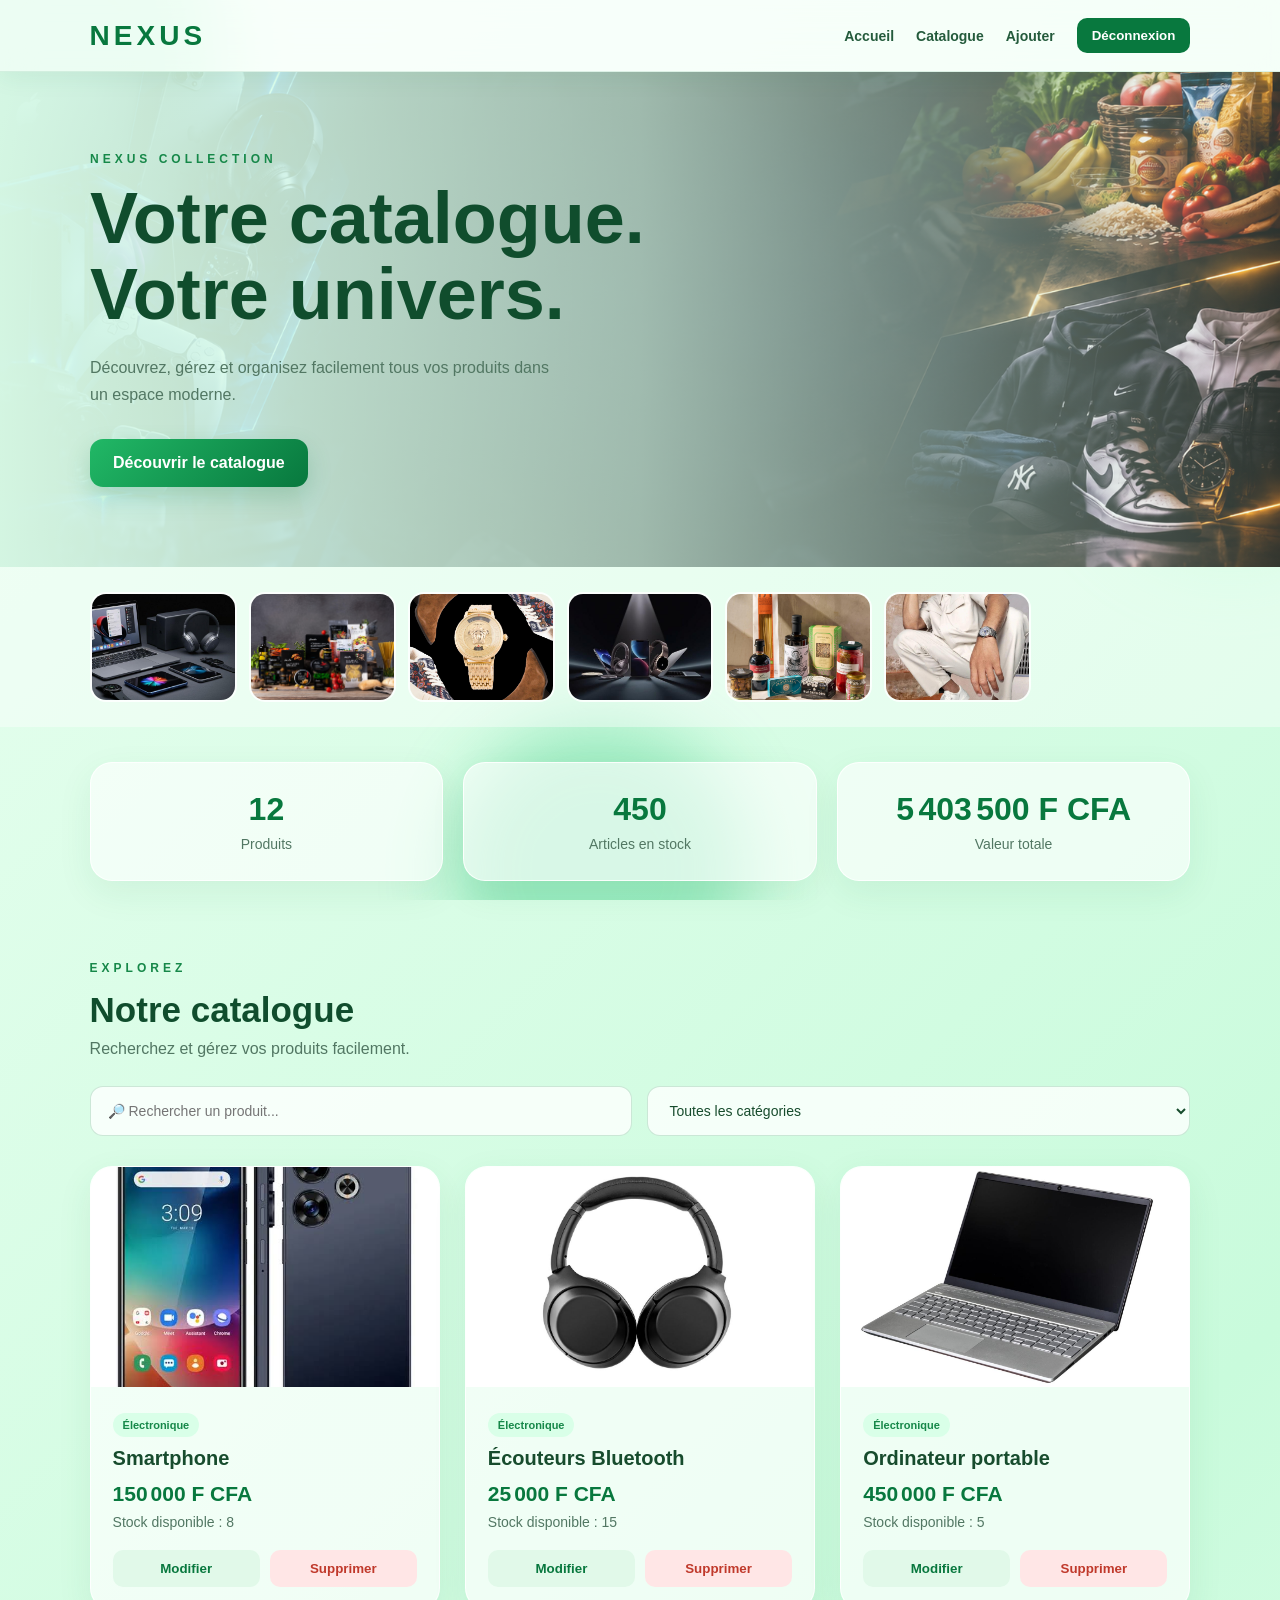
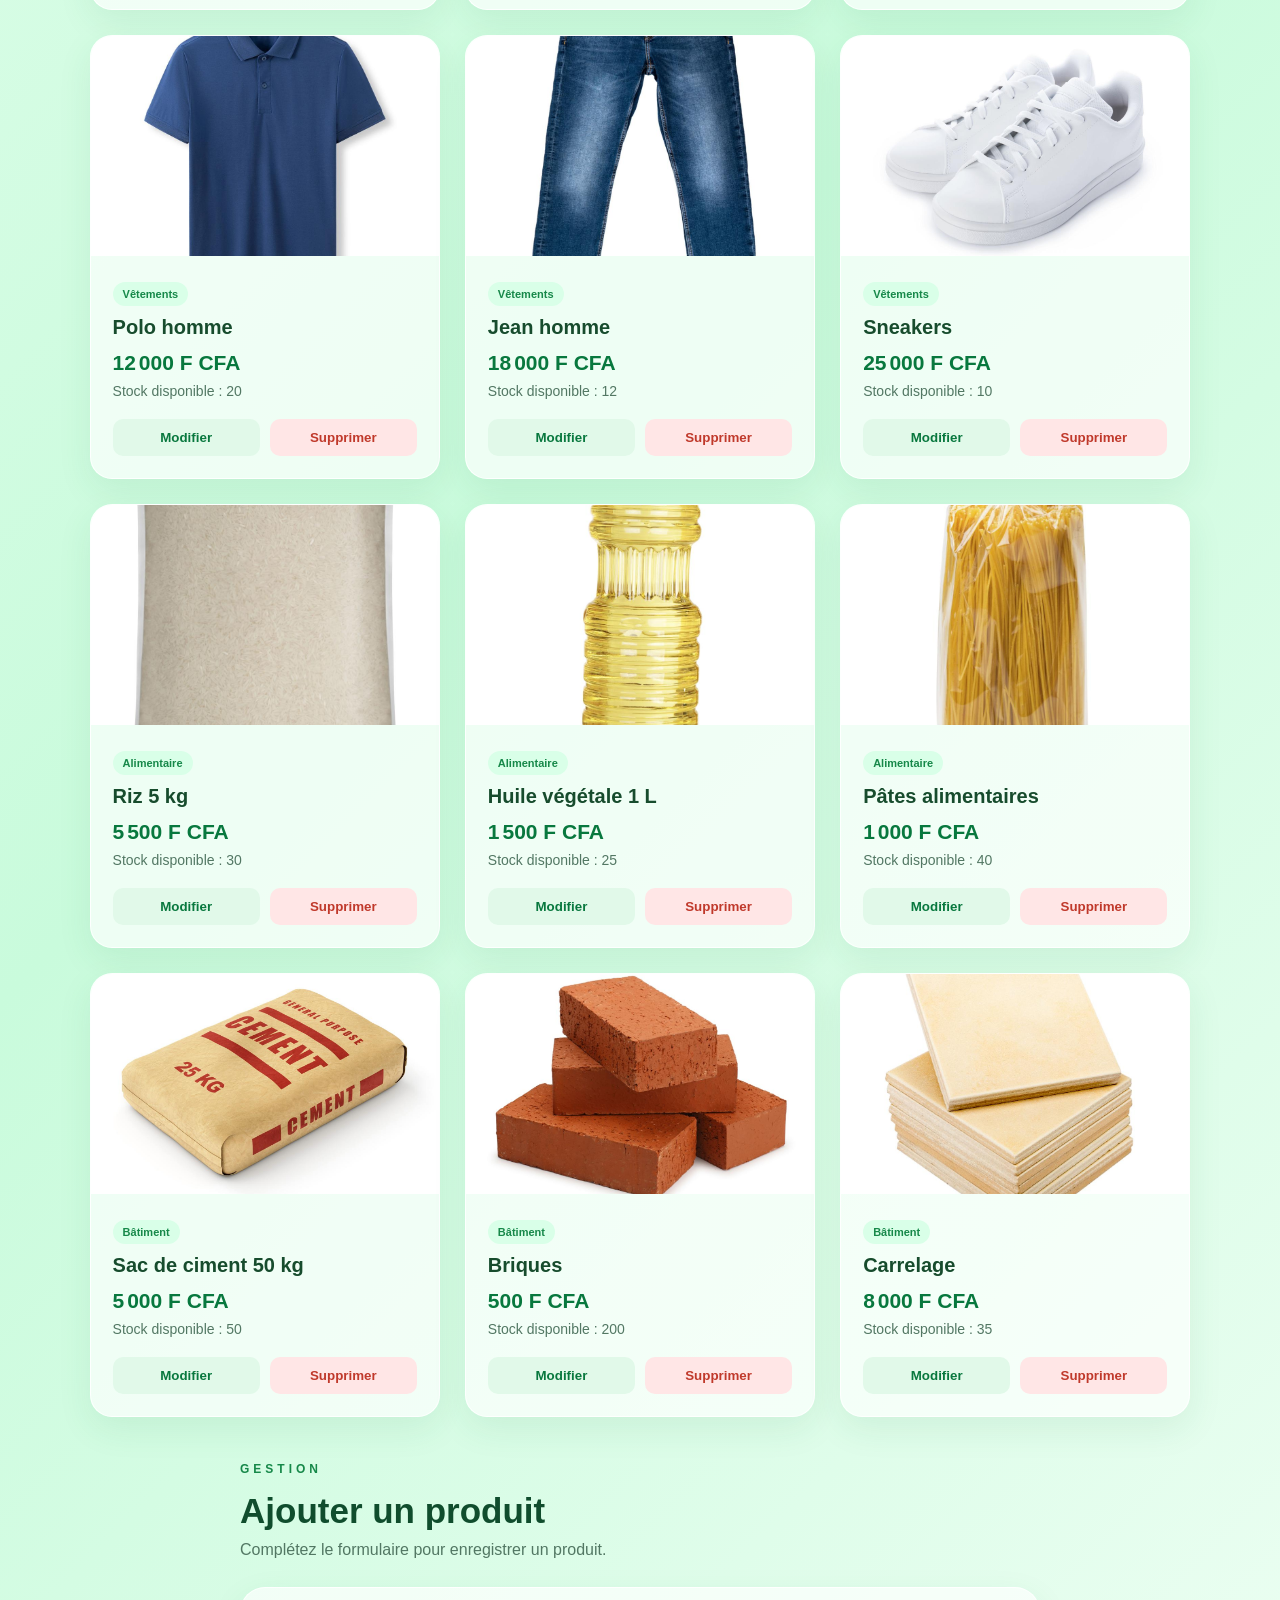
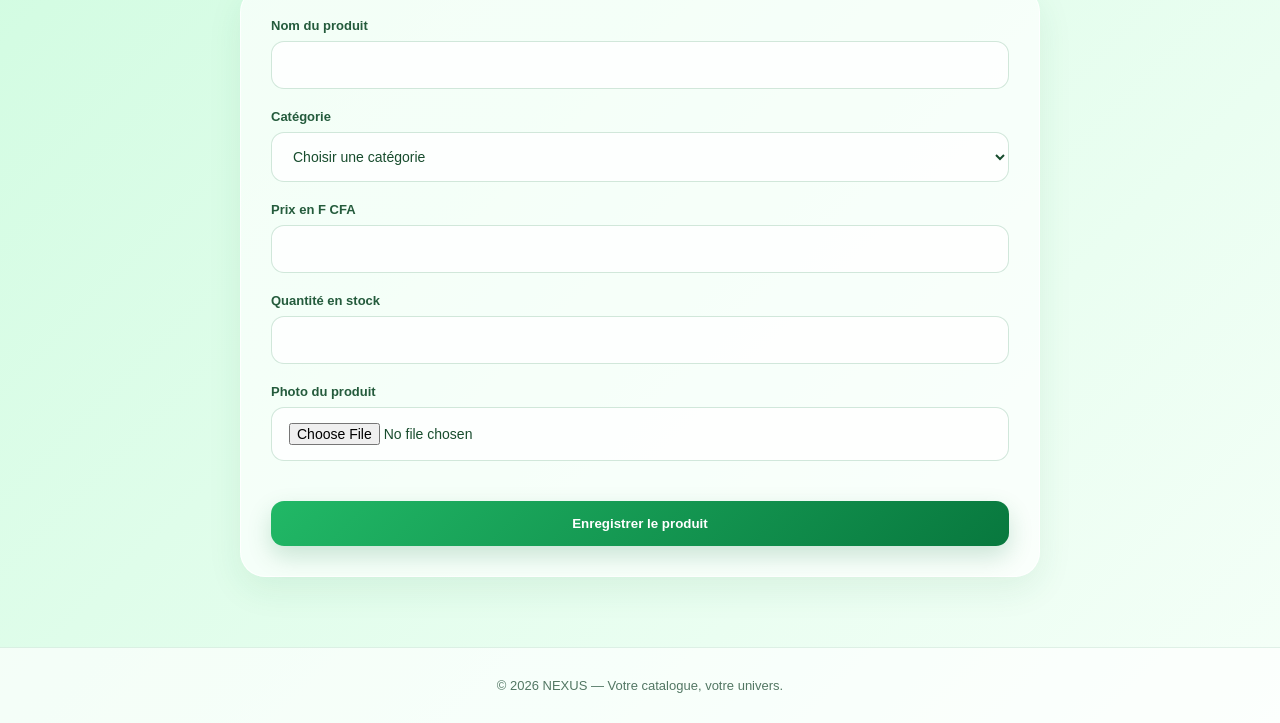
==== index.html @ 54d9bd79 "premiere version de nexus" ====
<!DOCTYPE html>
<html lang="fr">
<head>
    <meta charset="UTF-8">
    <meta name="viewport" content="width=device-width, initial-scale=1.0">
    <title>NEXUS — Catalogue</title>
    <link rel="stylesheet" href="style.css">
</head>
<body>

    <div class="fond">
        <div class="orb orb1"></div>
        <div class="orb orb2"></div>
        <div class="orb orb3"></div>
    </div>

    <nav class="navbar">
        <div class="logo">NEXUS</div>

        <div class="nav-links">
            <a href="#accueil">Accueil</a>
            <a href="#catalogue">Catalogue</a>
            <a href="#ajouter">Ajouter</a>
            <button id="btnDeconnexion">Déconnexion</button>
        </div>
    </nav>

    <header class="hero" id="accueil">
        <img src="images/hero-background.png" alt="Image de présentation" class="hero-image">

        <div class="hero-overlay"></div>

        <div class="hero-content">
            <p class="sur-titre">NEXUS COLLECTION</p>
            <h1>Votre catalogue.<br>Votre univers.</h1>

            <p>
                Découvrez, gérez et organisez facilement
                tous vos produits dans un espace moderne.
            </p>

            <a href="#catalogue" class="btn-principal">
                Découvrir le catalogue
            </a>
        </div>
    </header>

    <section class="galerie-produits">
        <img src="images/img1.jpg" alt="Présentation 1">
        <img src="images/img2.jpg" alt="Présentation 2">
        <img src="images/img3.jpg" alt="Présentation 3">
        <img src="images/img4.jpg" alt="Présentation 4">
        <img src="images/img5.jpg" alt="Présentation 5">
        <img src="images/img6.jpg" alt="Présentation 6">
    </section>

    <section class="statistiques">
        <div class="stat-card">
            <span id="totalProduits">0</span>
            <p>Produits</p>
        </div>

        <div class="stat-card">
            <span id="totalStock">0</span>
            <p>Articles en stock</p>
        </div>

        <div class="stat-card">
            <span id="totalValeur">0</span>
            <p>Valeur totale</p>
        </div>
    </section>

    <main>
        <section class="section" id="catalogue">
            <div class="section-heading">
                <p class="sur-titre">EXPLOREZ</p>
                <h2>Notre catalogue</h2>
                <p>Recherchez et gérez vos produits facilement.</p>
            </div>

            <div class="outils">
                <input
                    type="search"
                    id="recherche"
                    placeholder="🔎 Rechercher un produit..."
                >

                <select id="filtreCategorie">
                    <option value="Toutes">Toutes les catégories</option>
                    <option value="Électronique">Électronique</option>
                    <option value="Vêtements">Vêtements</option>
                    <option value="Alimentaire">Alimentaire</option>
                    <option value="Bâtiment">Bâtiment</option>
                </select>
            </div>

            <div id="listeProduits" class="liste-produits"></div>
        </section>

        <section class="section section-formulaire" id="ajouter">
            <div class="section-heading">
                <p class="sur-titre">GESTION</p>
                <h2>Ajouter un produit</h2>
                <p>Complétez le formulaire pour enregistrer un produit.</p>
            </div>

            <form id="formProduit" class="form-produit">
                <div class="champ">
                    <label for="nom">Nom du produit</label>
                    <input type="text" id="nom" required>
                </div>

                <div class="champ">
                    <label for="categorie">Catégorie</label>
                    <select id="categorie" required>
                        <option value="">Choisir une catégorie</option>
                        <option value="Électronique">Électronique</option>
                        <option value="Vêtements">Vêtements</option>
                        <option value="Alimentaire">Alimentaire</option>
                        <option value="Bâtiment">Bâtiment</option>
                    </select>
                </div>

                <div class="champ">
                    <label for="prix">Prix en F CFA</label>
                    <input type="number" id="prix" min="0" required>
                </div>

                <div class="champ">
                    <label for="stock">Quantité en stock</label>
                    <input type="number" id="stock" min="0" required>
                </div>

                <div class="champ">
                    <label for="image">Photo du produit</label>
                    <input type="file" id="image" accept="image/*">
                </div>

                <div id="apercuImage"></div>

                <button type="submit" class="btn-submit">
                    Enregistrer le produit
                </button>
            </form>
        </section>
    </main>

    <footer>
        <p>© 2026 NEXUS — Votre catalogue, votre univers.</p>
    </footer>

    <script src="script.js"></script>
</body>
</html>
---- style.css ----
* {
    margin: 0;
    padding: 0;
    box-sizing: border-box;
}

html {
    scroll-behavior: smooth;
}

body {
    font-family: Arial, sans-serif;
    color: #174c2d;
    background: linear-gradient(135deg, #eafff1, #c9fbdc, #f5fff8);
    min-height: 100vh;
}

/* Fond animé */

.fond {
    position: fixed;
    inset: 0;
    overflow: hidden;
    z-index: -1;
    pointer-events: none;
}

.orb {
    position: absolute;
    width: 300px;
    height: 300px;
    border-radius: 50%;
    filter: blur(35px);
    opacity: 0.35;
    animation: mouvement 15s infinite alternate ease-in-out;
}

.orb1 {
    background: #62e99a;
    top: -100px;
    left: -80px;
}

.orb2 {
    background: #9bffc1;
    right: -100px;
    top: 30%;
    animation-delay: 3s;
}

.orb3 {
    background: #27c978;
    bottom: -120px;
    left: 35%;
    animation-delay: 5s;
}

@keyframes mouvement {
    from {
        transform: translate(0, 0) scale(1);
    }

    to {
        transform: translate(90px, 60px) scale(1.2);
    }
}

/* Navigation */

.navbar {
    position: sticky;
    top: 0;
    z-index: 100;
    display: flex;
    justify-content: space-between;
    align-items: center;
    gap: 25px;
    padding: 18px 7%;
    background: rgba(255, 255, 255, 0.72);
    backdrop-filter: blur(18px);
    border-bottom: 1px solid rgba(30, 140, 80, 0.12);
    box-shadow: 0 5px 25px rgba(30, 120, 70, 0.08);
}

.logo {
    font-size: 28px;
    font-weight: 900;
    letter-spacing: 4px;
    color: #08783e;
}

.nav-links {
    display: flex;
    align-items: center;
    gap: 22px;
    flex-wrap: wrap;
}

.nav-links a {
    color: #245b3c;
    text-decoration: none;
    font-size: 14px;
    font-weight: bold;
    transition: 0.3s;
}

.nav-links a:hover {
    color: #08783e;
}

#btnDeconnexion {
    border: none;
    border-radius: 10px;
    padding: 10px 15px;
    color: white;
    background: #08783e;
    cursor: pointer;
    font-weight: bold;
    transition: 0.3s;
}

#btnDeconnexion:hover {
    background: #21b866;
    transform: translateY(-2px);
}

/* Hero */

.hero {
    position: relative;
    min-height: 480px;
    display: flex;
    align-items: center;
    justify-content: center;
    overflow: hidden;
}

.hero-image {
    position: absolute;
    inset: 0;
    width: 100%;
    height: 100%;
    object-fit: cover;
}

.hero-overlay {
    position: absolute;
    inset: 0;
    background: linear-gradient(
        90deg,
        rgba(220, 255, 234, 0.96),
        rgba(220, 255, 234, 0.72),
        rgba(220, 255, 234, 0.2)
    );
}

.hero-content {
    position: relative;
    z-index: 1;
    width: 90%;
    max-width: 1100px;
    padding: 80px 0;
}

.sur-titre {
    color: #168849;
    font-size: 12px;
    font-weight: bold;
    letter-spacing: 4px;
    margin-bottom: 15px;
}

.hero h1 {
    color: #104d2d;
    font-size: clamp(38px, 6vw, 72px);
    line-height: 1.05;
    margin-bottom: 22px;
}

.hero-content > p:not(.sur-titre) {
    max-width: 480px;
    color: #527763;
    line-height: 1.7;
    margin-bottom: 30px;
}

.btn-principal,
.btn-submit {
    display: inline-block;
    border: none;
    border-radius: 13px;
    padding: 15px 23px;
    background: linear-gradient(135deg, #21b866, #08783e);
    color: white;
    font-weight: bold;
    text-decoration: none;
    cursor: pointer;
    box-shadow: 0 10px 25px rgba(8, 120, 62, 0.2);
    transition: 0.3s;
}

.btn-principal:hover,
.btn-submit:hover {
    transform: translateY(-3px);
    box-shadow: 0 15px 30px rgba(8, 120, 62, 0.3);
}

/* Galerie */

.galerie-produits {
    display: grid;
    grid-template-columns: repeat(7, 1fr);
    gap: 12px;
    padding: 25px 7%;
    background: rgba(255, 255, 255, 0.4);
}

.galerie-produits img {
    width: 100%;
    height: 110px;
    object-fit: cover;
    border-radius: 16px;
    border: 2px solid rgba(255, 255, 255, 0.8);
    transition: 0.3s;
}

.galerie-produits img:hover {
    transform: translateY(-5px);
    box-shadow: 0 10px 25px rgba(25, 130, 75, 0.18);
}

/* Statistiques */

.statistiques {
    display: grid;
    grid-template-columns: repeat(3, 1fr);
    gap: 20px;
    padding: 35px 7%;
}

.stat-card {
    padding: 28px;
    text-align: center;
    background: rgba(255, 255, 255, 0.62);
    border: 1px solid rgba(255, 255, 255, 0.85);
    border-radius: 22px;
    box-shadow: 0 12px 35px rgba(30, 120, 70, 0.08);
}

.stat-card span {
    display: block;
    font-size: 32px;
    font-weight: 900;
    color: #08783e;
    margin-bottom: 8px;
}

.stat-card p {
    color: #527763;
    font-size: 14px;
}

/* Sections */

.section {
    width: 86%;
    max-width: 1250px;
    margin: 45px auto;
}

.section-heading {
    margin-bottom: 28px;
}

.section-heading h2 {
    color: #104d2d;
    font-size: 35px;
    margin-bottom: 10px;
}

.section-heading p:last-child {
    color: #527763;
}

/* Outils */

.outils {
    display: flex;
    gap: 15px;
    margin-bottom: 30px;
}

.outils input,
.outils select,
.champ input,
.champ select {
    width: 100%;
    padding: 15px 17px;
    border: 1px solid rgba(31, 135, 78, 0.2);
    border-radius: 13px;
    outline: none;
    background: rgba(255, 255, 255, 0.78);
    color: #174c2d;
    font-size: 14px;
    transition: 0.3s;
}

.outils input:focus,
.outils select:focus,
.champ input:focus,
.champ select:focus {
    border-color: #28b866;
    box-shadow: 0 0 0 4px rgba(40, 184, 102, 0.13);
}

#filtreCategorie {
    min-width: 220px;
}

/* Produits */

.liste-produits {
    display: grid;
    grid-template-columns: repeat(3, 1fr);
    gap: 25px;
}

.produit-card {
    overflow: hidden;
    border: 1px solid rgba(255, 255, 255, 0.85);
    border-radius: 22px;
    background: rgba(255, 255, 255, 0.68);
    box-shadow: 0 12px 35px rgba(30, 120, 70, 0.09);
    animation: apparition 0.45s ease;
    transition: 0.3s;
}

.produit-card:hover {
    transform: translateY(-6px);
    box-shadow: 0 18px 40px rgba(30, 120, 70, 0.16);
}

.produit-card img {
    width: 100%;
    height: 220px;
    object-fit: cover;
}

.produit-info {
    padding: 22px;
}

.produit-categorie {
    display: inline-block;
    margin-bottom: 10px;
    padding: 6px 10px;
    border-radius: 20px;
    background: #d9ffe8;
    color: #168849;
    font-size: 11px;
    font-weight: bold;
}

.produit-info h3 {
    color: #174c2d;
    font-size: 20px;
    margin-bottom: 12px;
}

.prix {
    color: #08783e;
    font-size: 21px;
    font-weight: 900;
    margin-bottom: 8px;
}

.stock {
    color: #527763;
    font-size: 14px;
    margin-bottom: 20px;
}

.actions {
    display: flex;
    gap: 10px;
}

.actions button {
    flex: 1;
    padding: 11px;
    border: none;
    border-radius: 10px;
    cursor: pointer;
    font-weight: bold;
    transition: 0.3s;
}

.actions button:first-child {
    background: #e1f9e9;
    color: #08783e;
}

.actions button:last-child {
    background: #ffe6e6;
    color: #c0392b;
}

.actions button:hover {
    transform: translateY(-2px);
}

.aucun-produit {
    grid-column: 1 / -1;
    min-height: 180px;
    display: flex;
    align-items: center;
    justify-content: center;
    border: 1px dashed rgba(30, 130, 75, 0.25);
    border-radius: 20px;
    background: rgba(255, 255, 255, 0.4);
    color: #527763;
}

/* Formulaire */

.section-formulaire {
    max-width: 800px;
}

.form-produit {
    padding: 30px;
    border-radius: 25px;
    background: rgba(255, 255, 255, 0.68);
    border: 1px solid rgba(255, 255, 255, 0.85);
    box-shadow: 0 12px 35px rgba(30, 120, 70, 0.09);
}

.champ {
    margin-bottom: 20px;
}

.champ label {
    display: block;
    margin-bottom: 8px;
    color: #245b3c;
    font-size: 13px;
    font-weight: bold;
}

#apercuImage {
    display: flex;
    justify-content: center;
    margin-bottom: 20px;
}

#apercuImage img {
    width: 180px;
    height: 180px;
    object-fit: cover;
    border-radius: 18px;
    border: 1px solid rgba(31, 135, 78, 0.2);
    box-shadow: 0 15px 40px rgba(0, 0, 0, 0.12);
    animation: apparition 0.3s ease;
}

.btn-submit {
    width: 100%;
}

/* Pied de page */

footer {
    margin-top: 70px;
    padding: 30px 7%;
    text-align: center;
    background: rgba(255, 255, 255, 0.65);
    border-top: 1px solid rgba(31, 135, 78, 0.12);
    color: #527763;
    font-size: 13px;
}

/* Animations */

@keyframes apparition {
    from {
        opacity: 0;
        transform: translateY(15px);
    }

    to {
        opacity: 1;
        transform: translateY(0);
    }
}

/* Responsive */

@media (max-width: 1000px) {
    .liste-produits {
        grid-template-columns: repeat(2, 1fr);
    }

    .galerie-produits {
        grid-template-columns: repeat(4, 1fr);
    }
}

@media (max-width: 650px) {
    .navbar {
        align-items: flex-start;
        flex-direction: column;
    }

    .nav-links {
        gap: 14px;
    }

    .hero-content {
        padding: 60px 0;
    }

    .statistiques {
        grid-template-columns: 1fr;
    }

    .outils {
        flex-direction: column;
    }

    #filtreCategorie {
        min-width: 0;
    }

    .liste-produits {
        grid-template-columns: 1fr;
    }

    .galerie-produits {
        grid-template-columns: repeat(2, 1fr);
    }

    .galerie-produits img {
        height: 130px;
    }

    .form-produit {
        padding: 22px;
    }
}
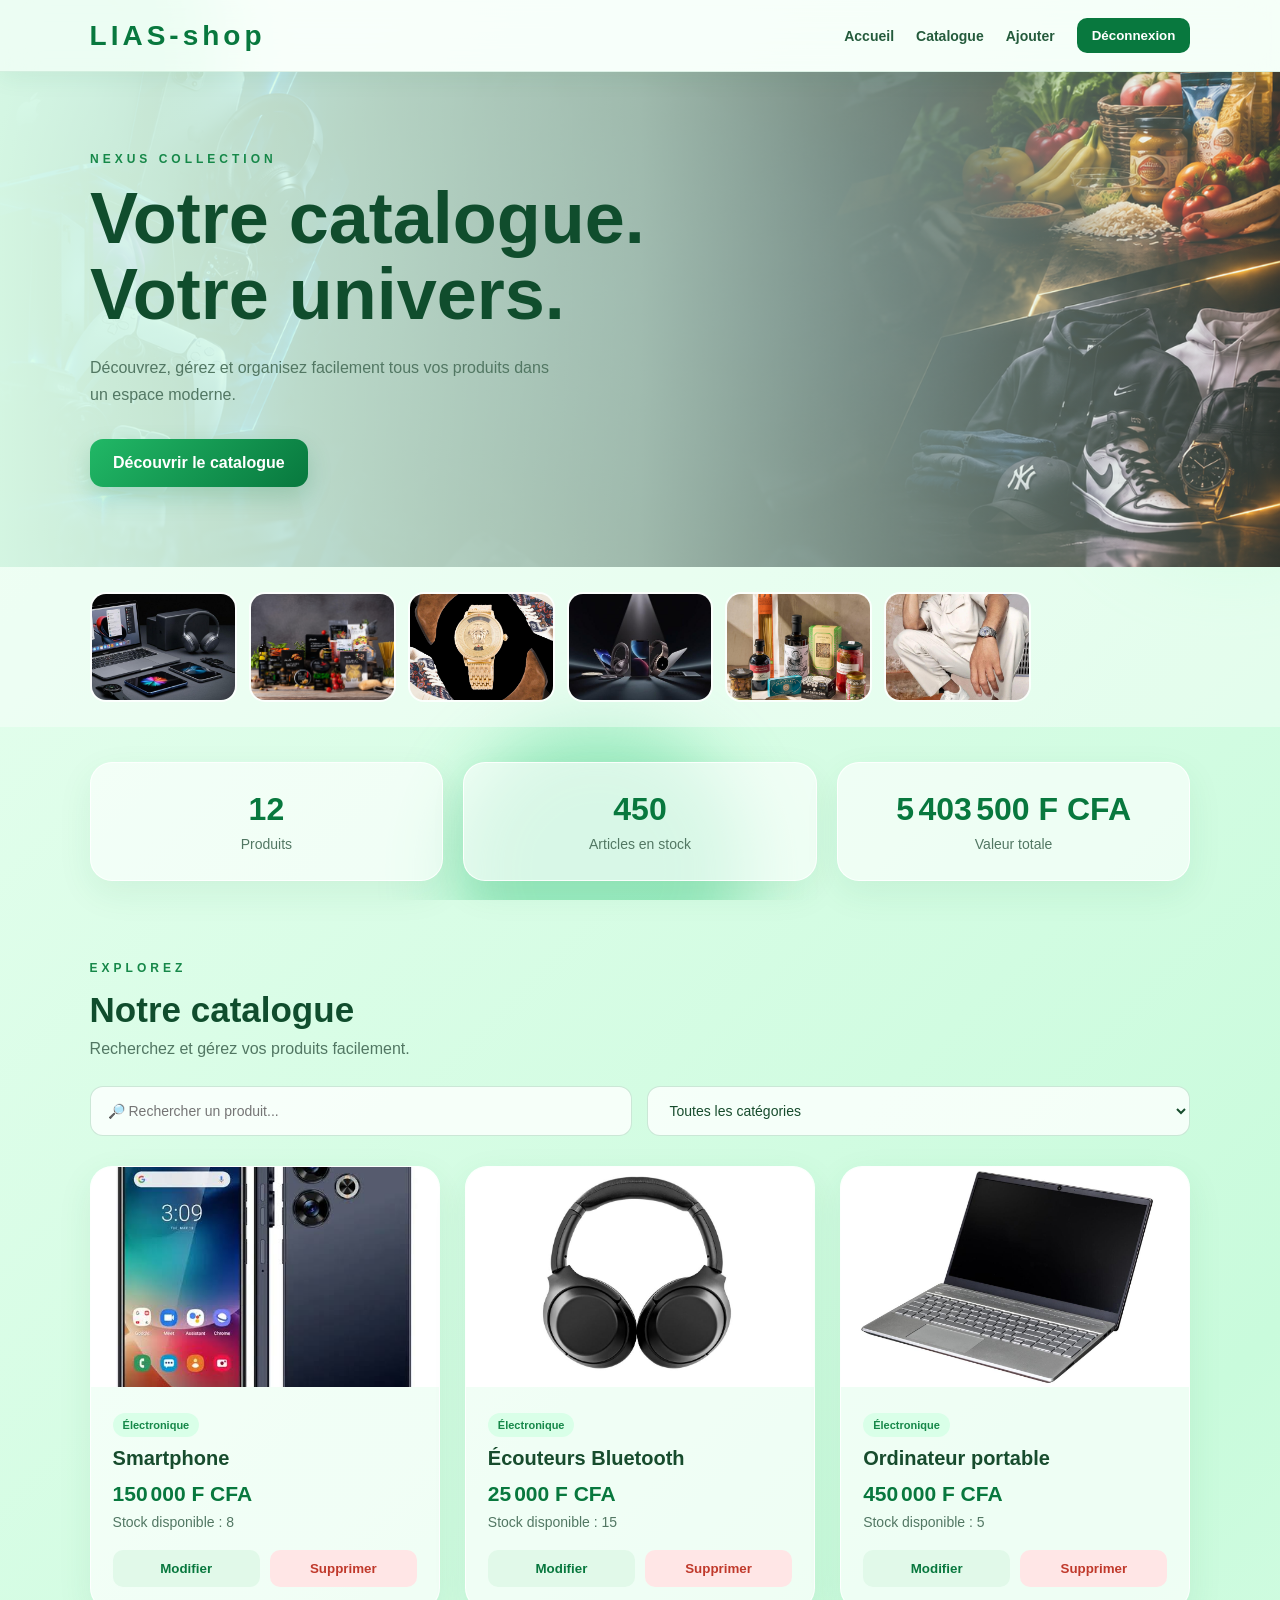
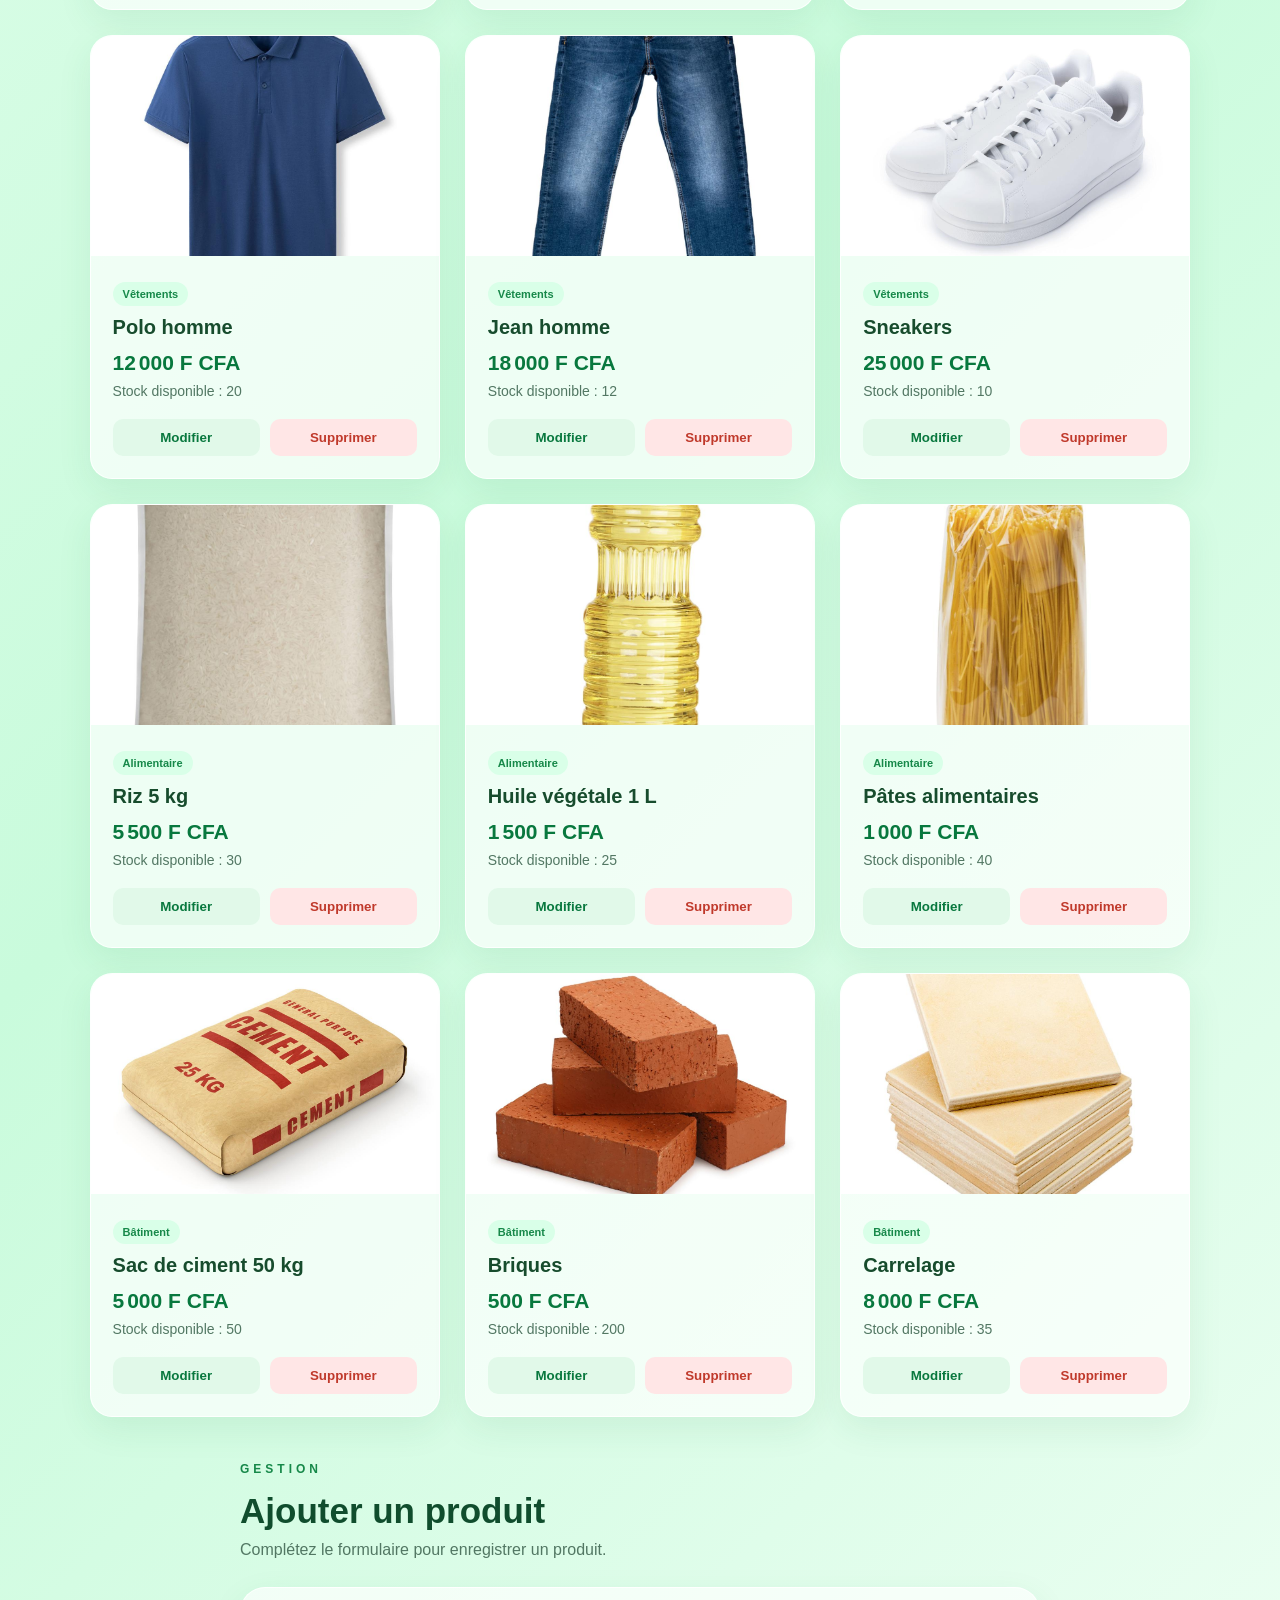
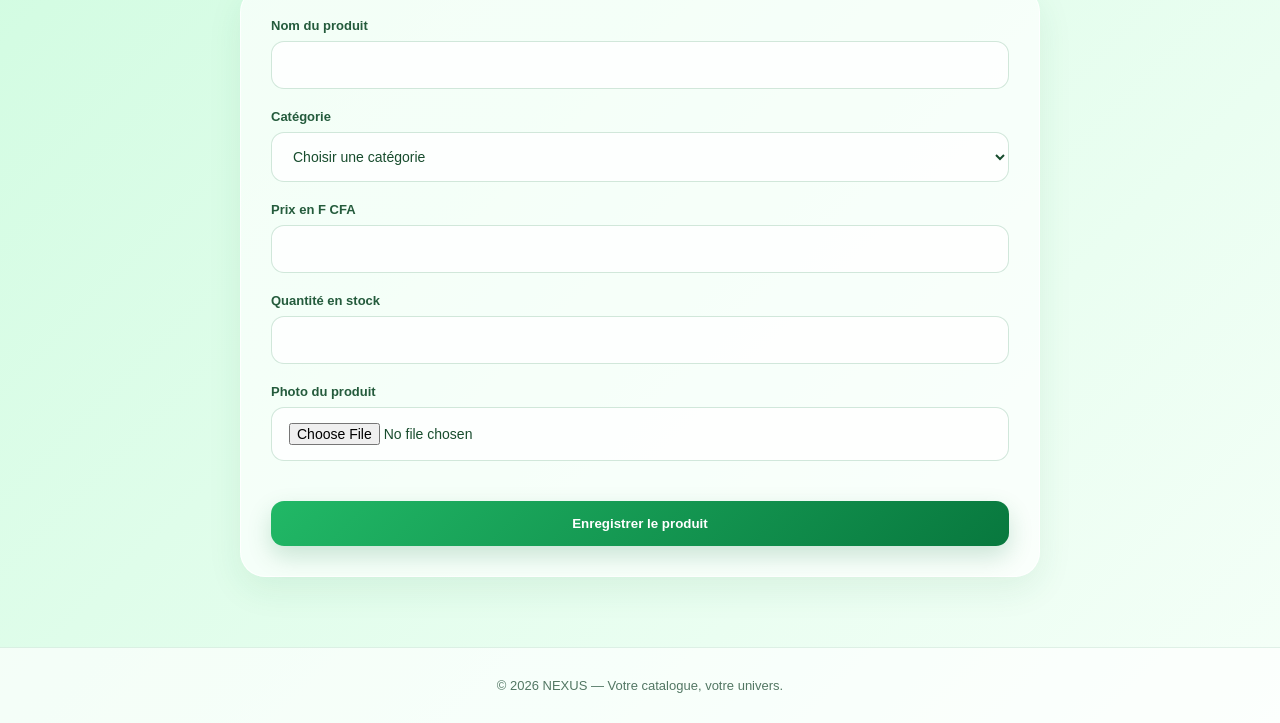
==== commit ecc2dedc: "modification du titre" ====
--- a/index.html
+++ b/index.html
@@ -3,7 +3,7 @@
 <head>
     <meta charset="UTF-8">
     <meta name="viewport" content="width=device-width, initial-scale=1.0">
-    <title>NEXUS — Catalogue</title>
+    <title>LIAS-shop</title>
     <link rel="stylesheet" href="style.css">
 </head>
 <body>
@@ -15,7 +15,7 @@
     </div>
 
     <nav class="navbar">
-        <div class="logo">NEXUS</div>
+        <div class="logo">LIAS-shop</div>
 
         <div class="nav-links">
             <a href="#accueil">Accueil</a>
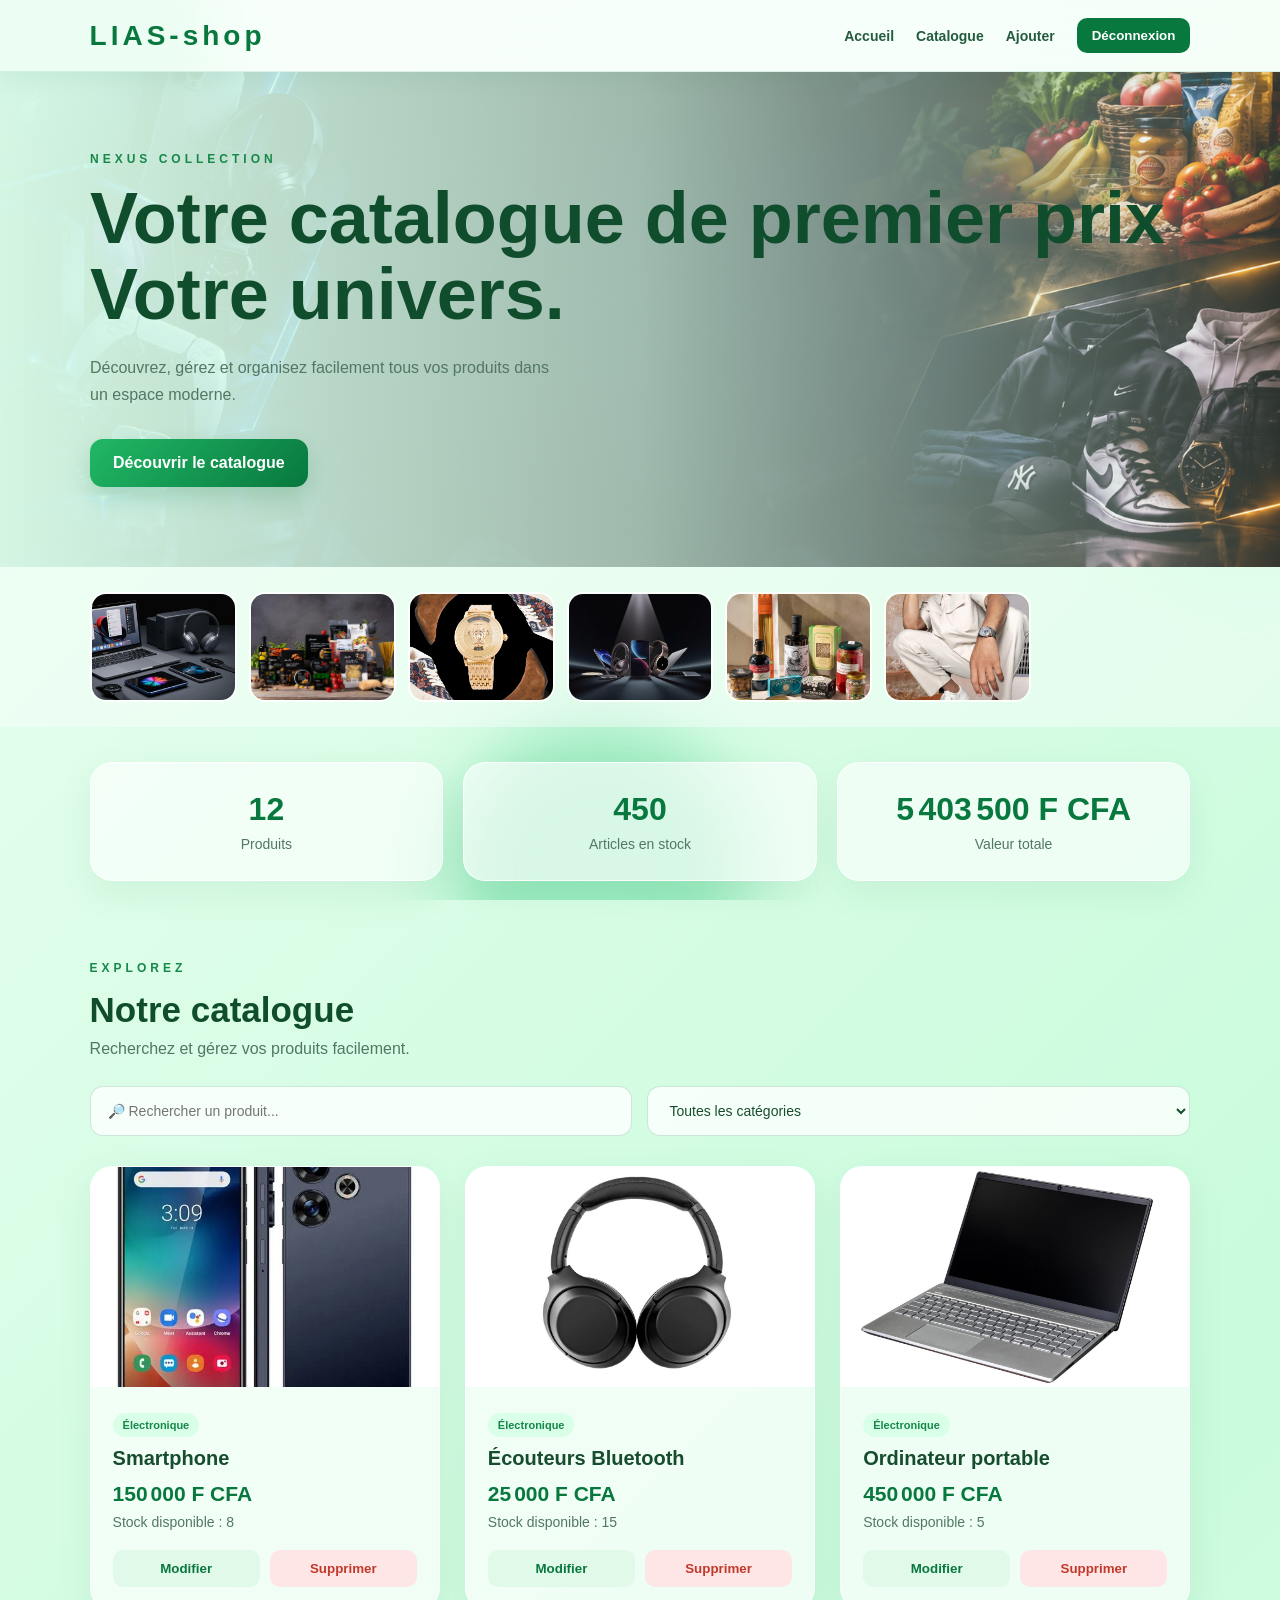
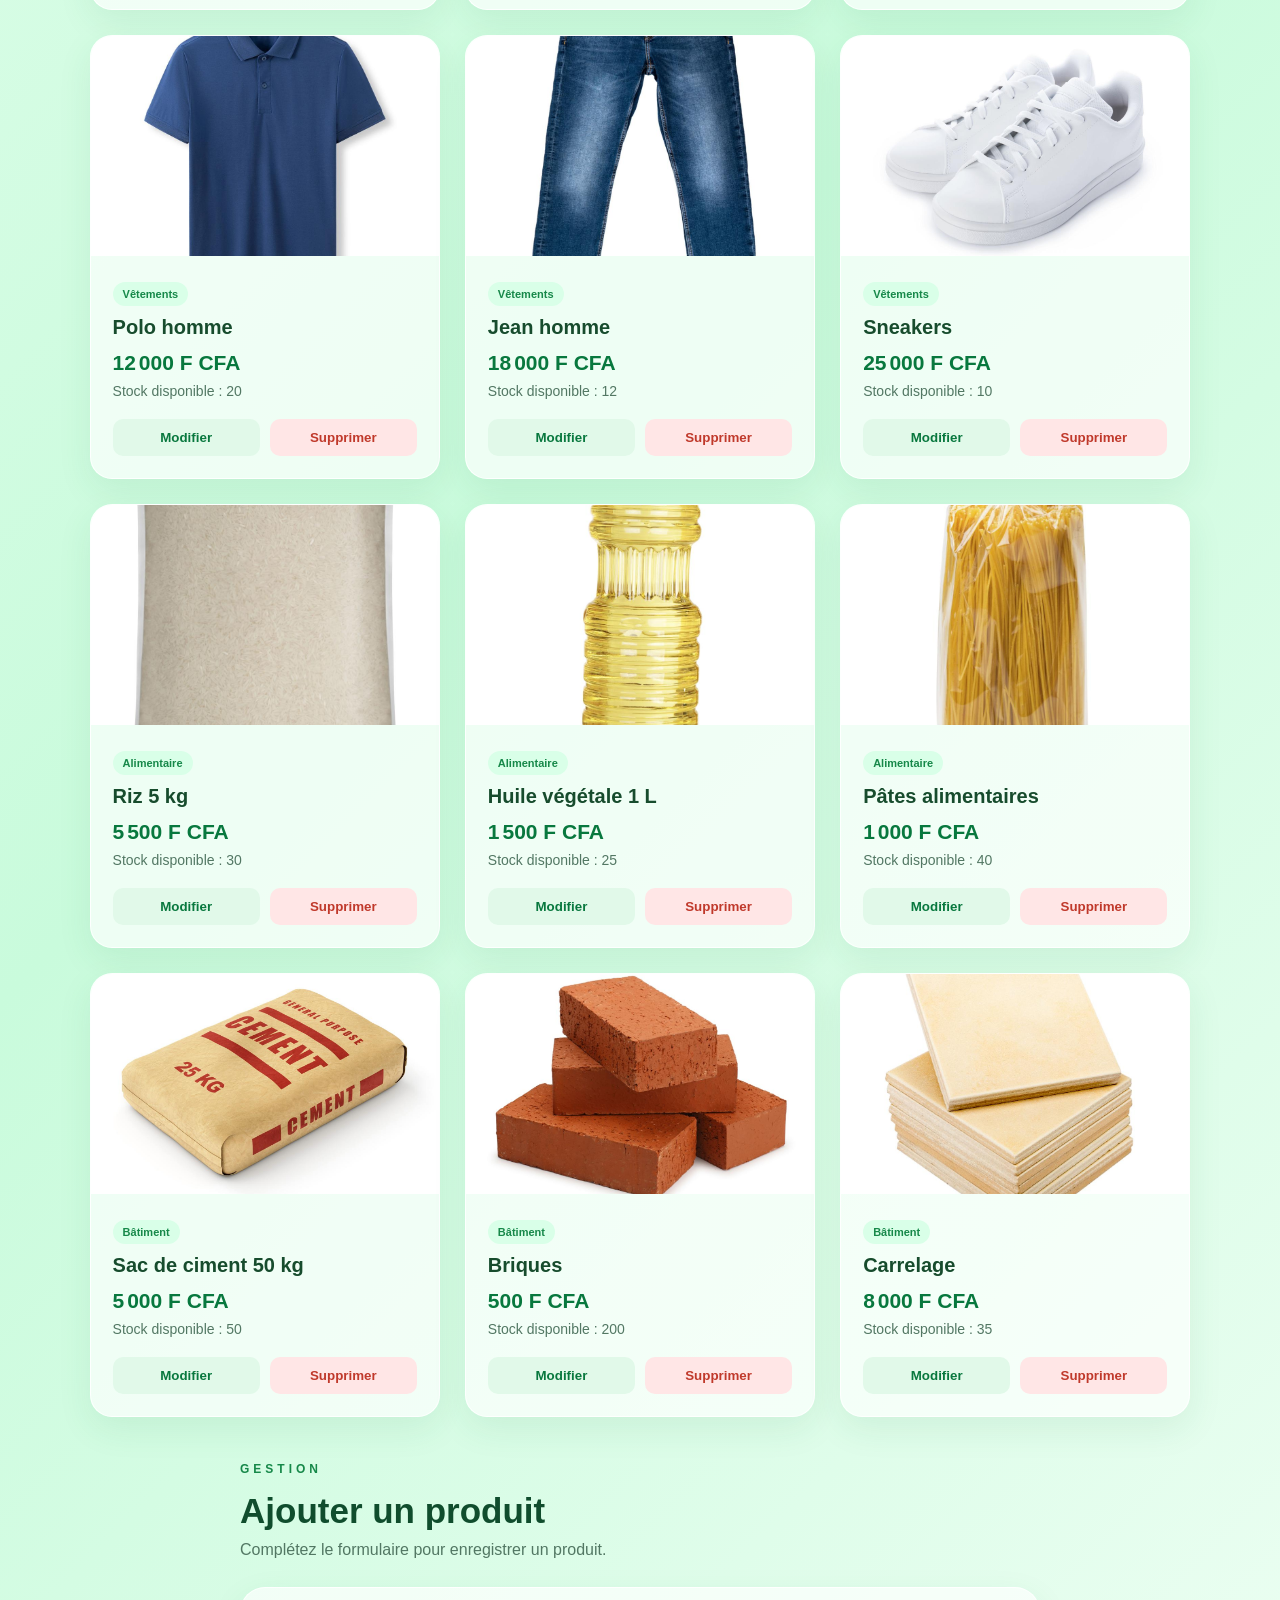
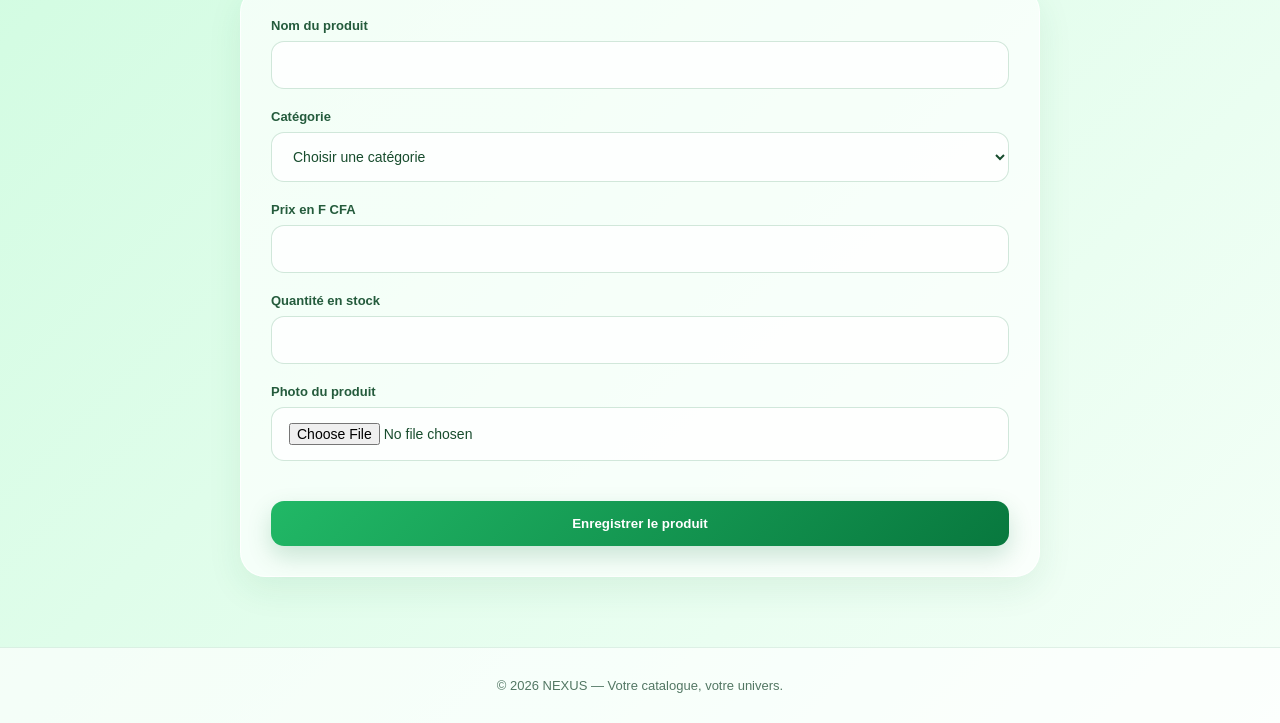
==== commit 608b7291: "modification sur ma branche" ====
--- a/index.html
+++ b/index.html
@@ -32,7 +32,7 @@
 
         <div class="hero-content">
             <p class="sur-titre">NEXUS COLLECTION</p>
-            <h1>Votre catalogue.<br>Votre univers.</h1>
+            <h1>Votre catalogue de premier prix<br>Votre univers.</h1>
 
             <p>
                 Découvrez, gérez et organisez facilement
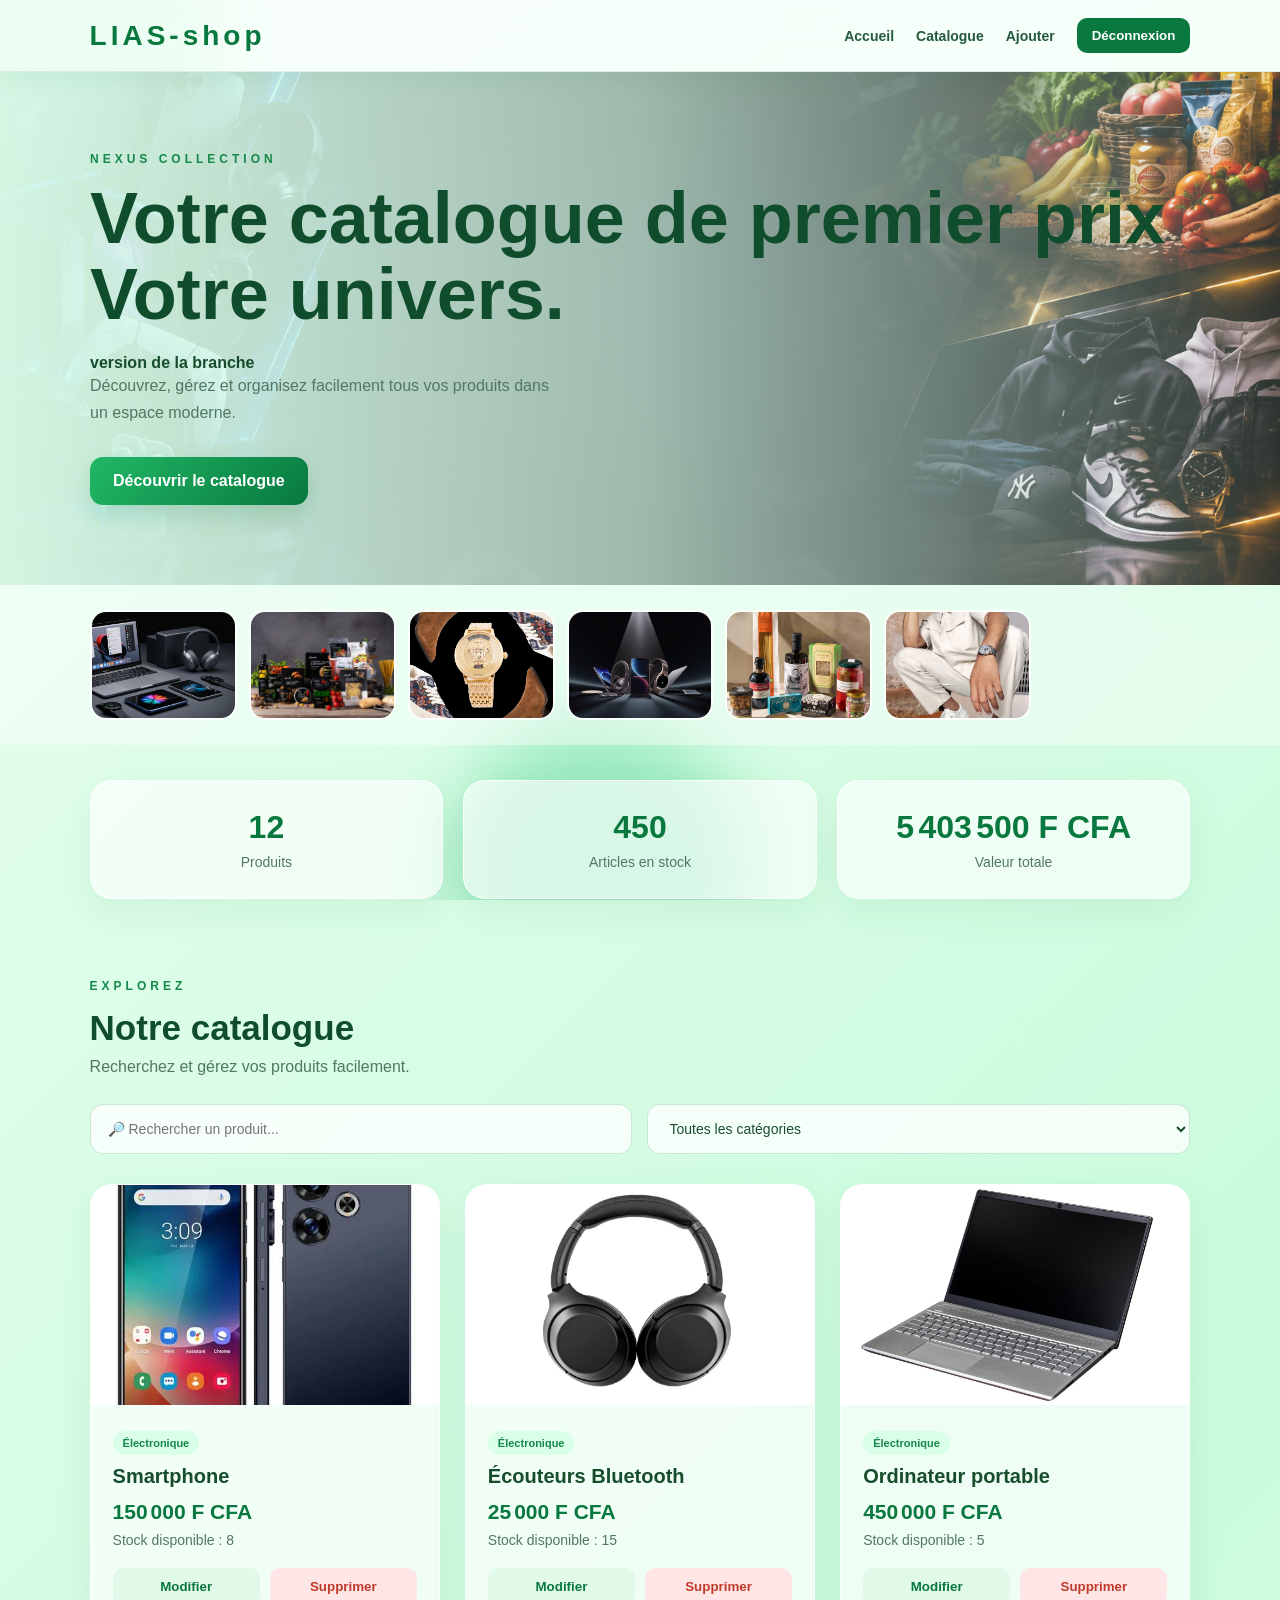
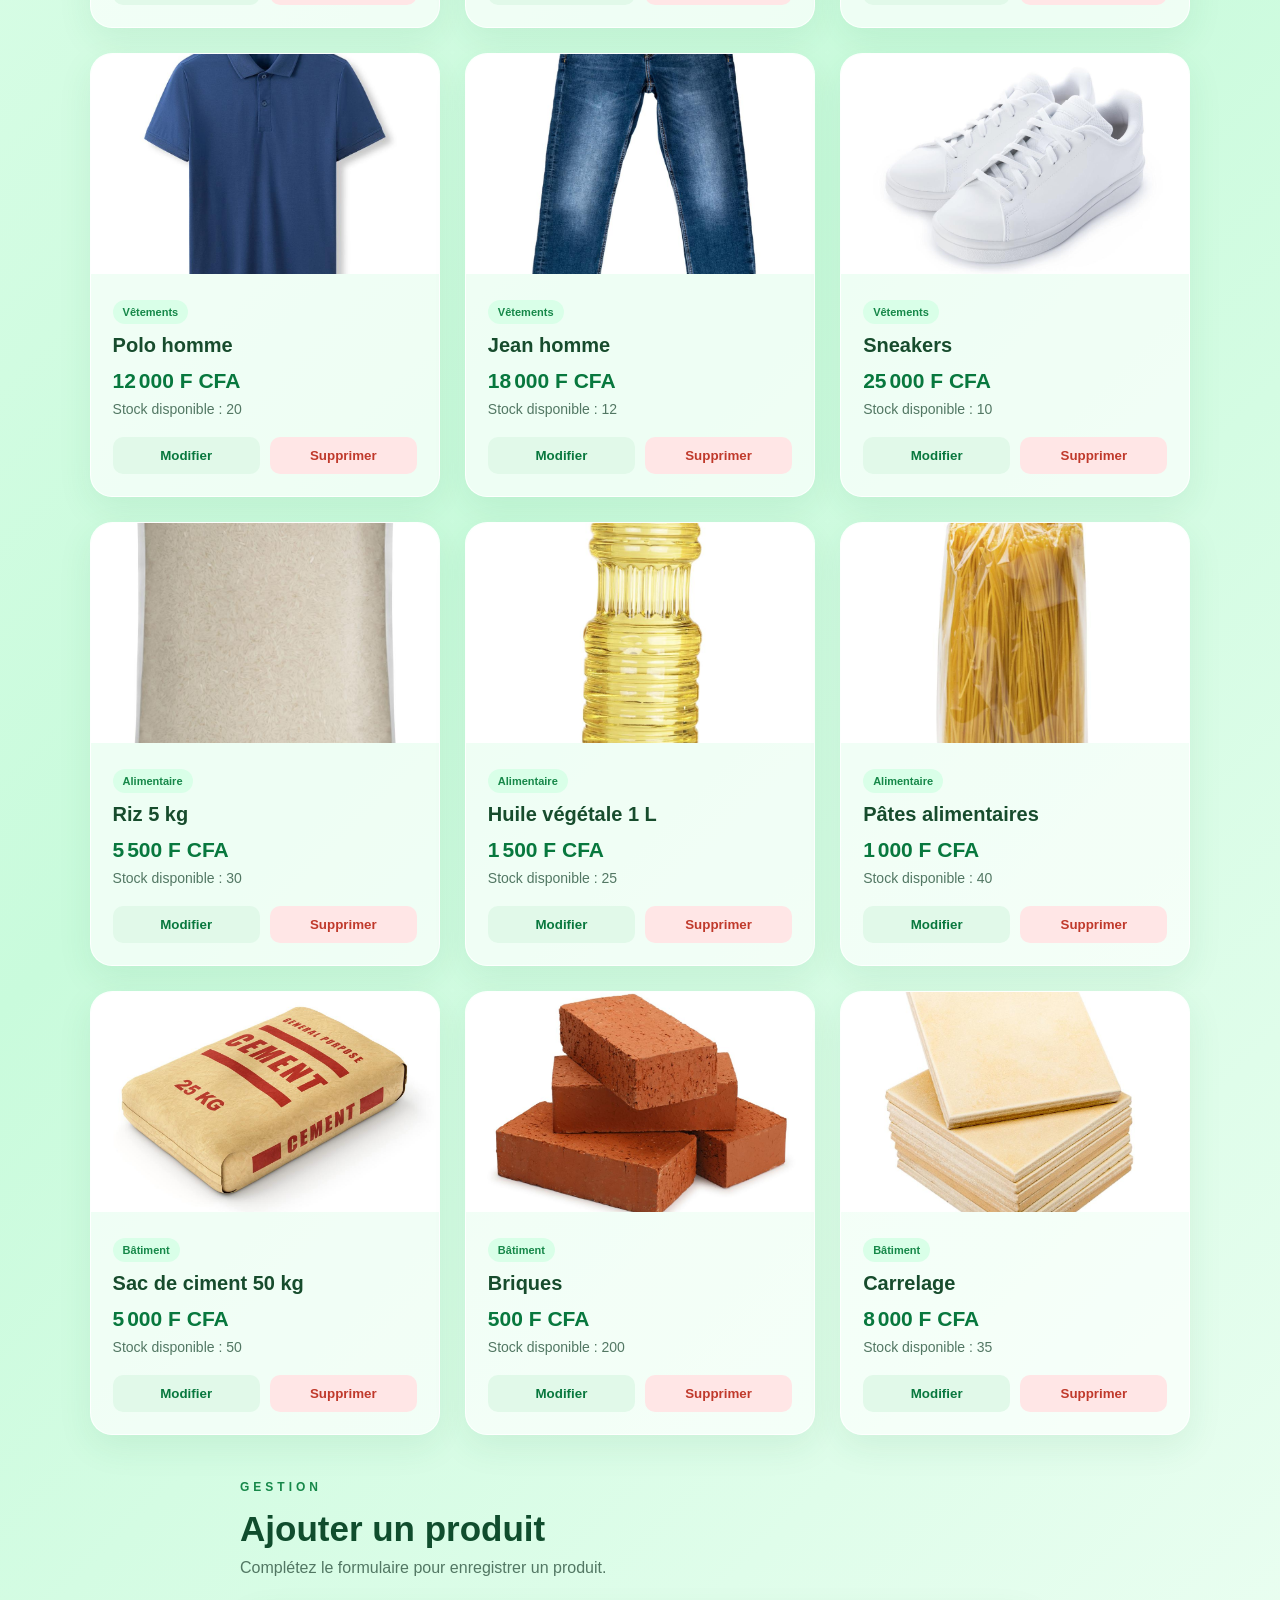
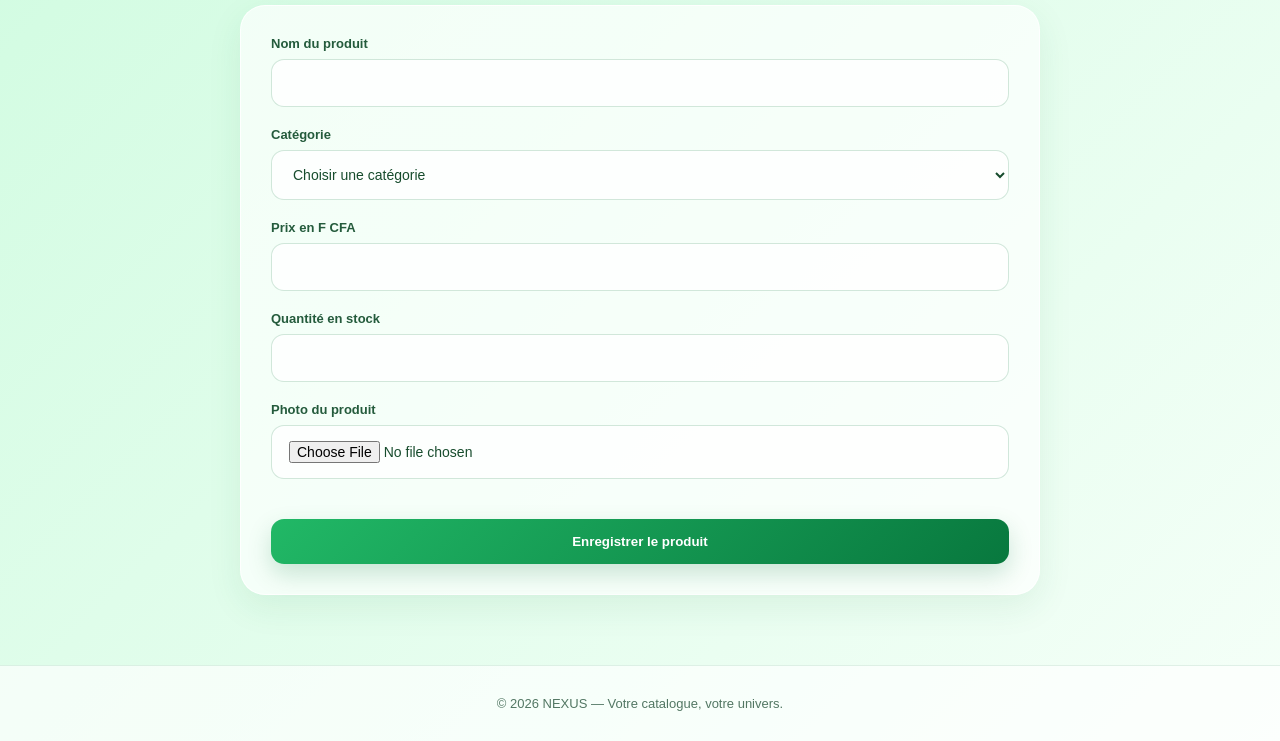
==== commit 4357d12a: "modification branche A" ====
--- a/index.html
+++ b/index.html
@@ -33,6 +33,7 @@
         <div class="hero-content">
             <p class="sur-titre">NEXUS COLLECTION</p>
             <h1>Votre catalogue de premier prix<br>Votre univers.</h1>
+            <h4>version de la branche</h4>
 
             <p>
                 Découvrez, gérez et organisez facilement
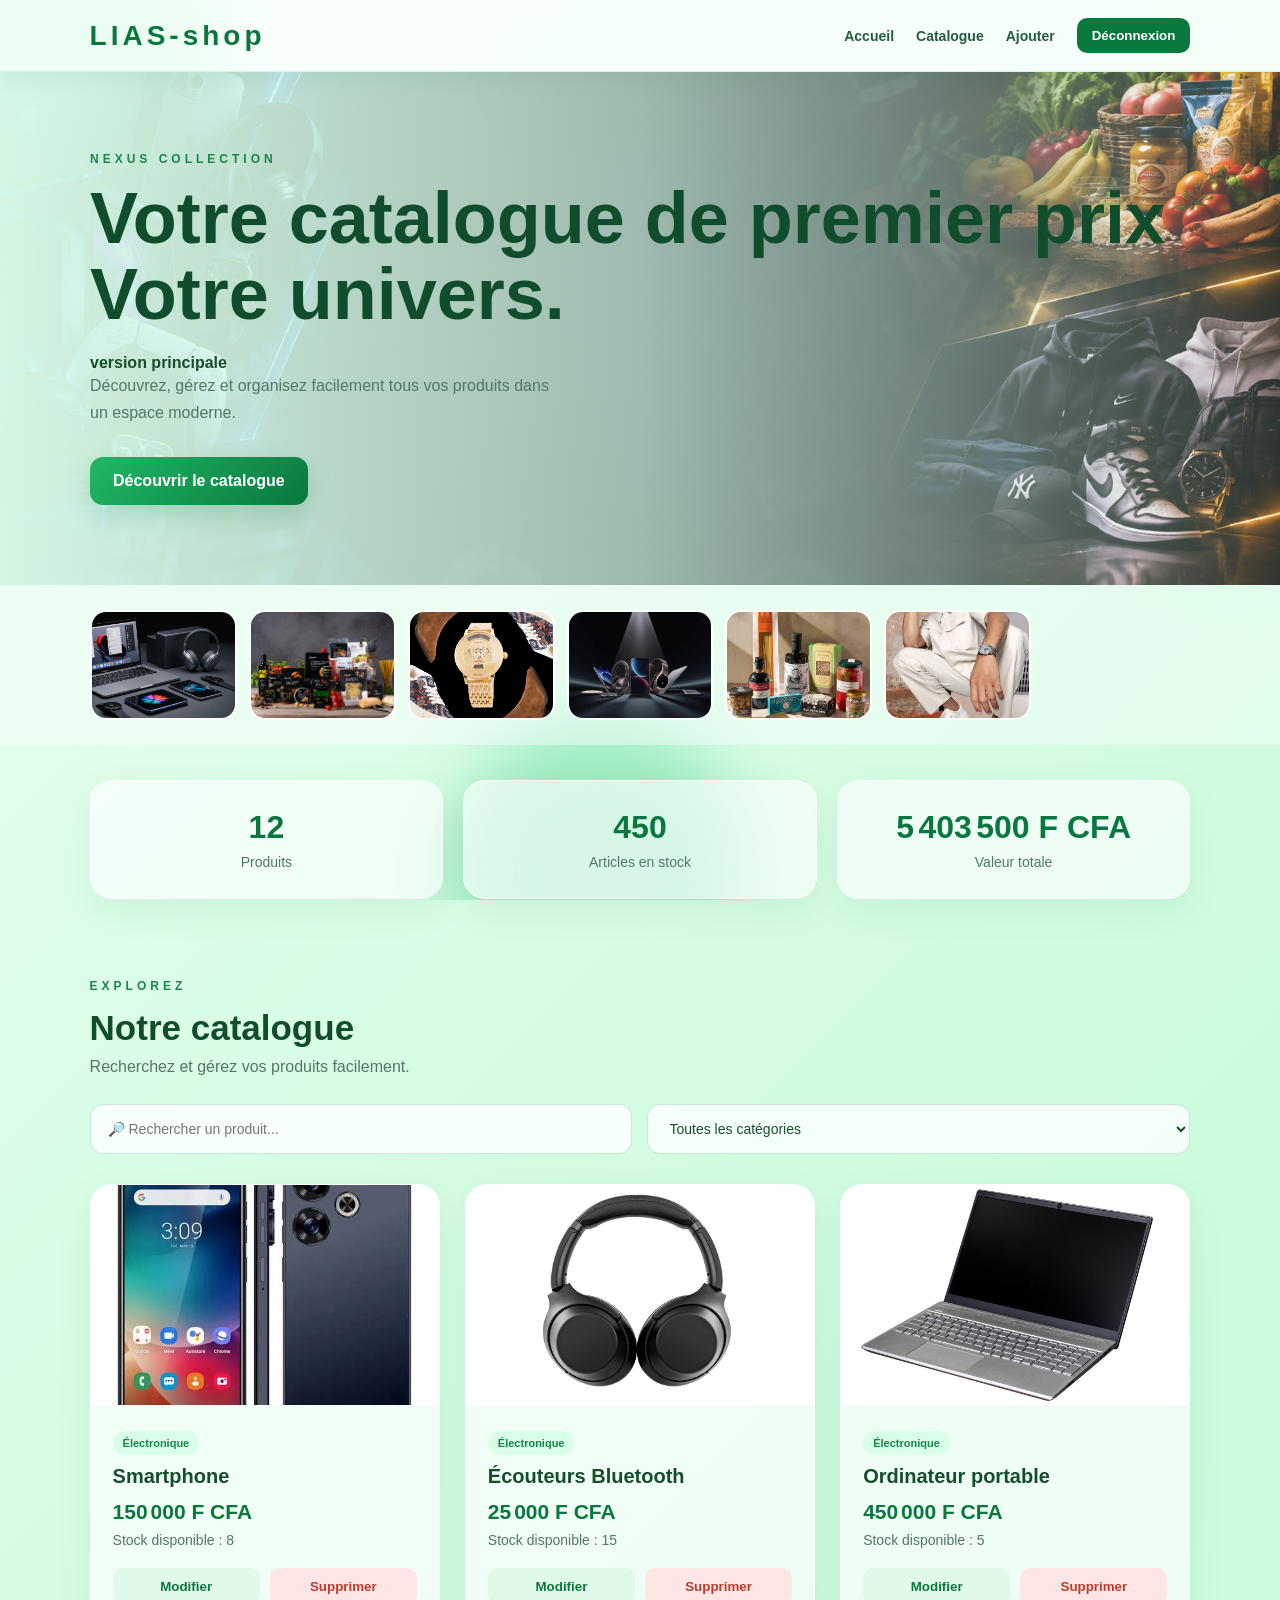
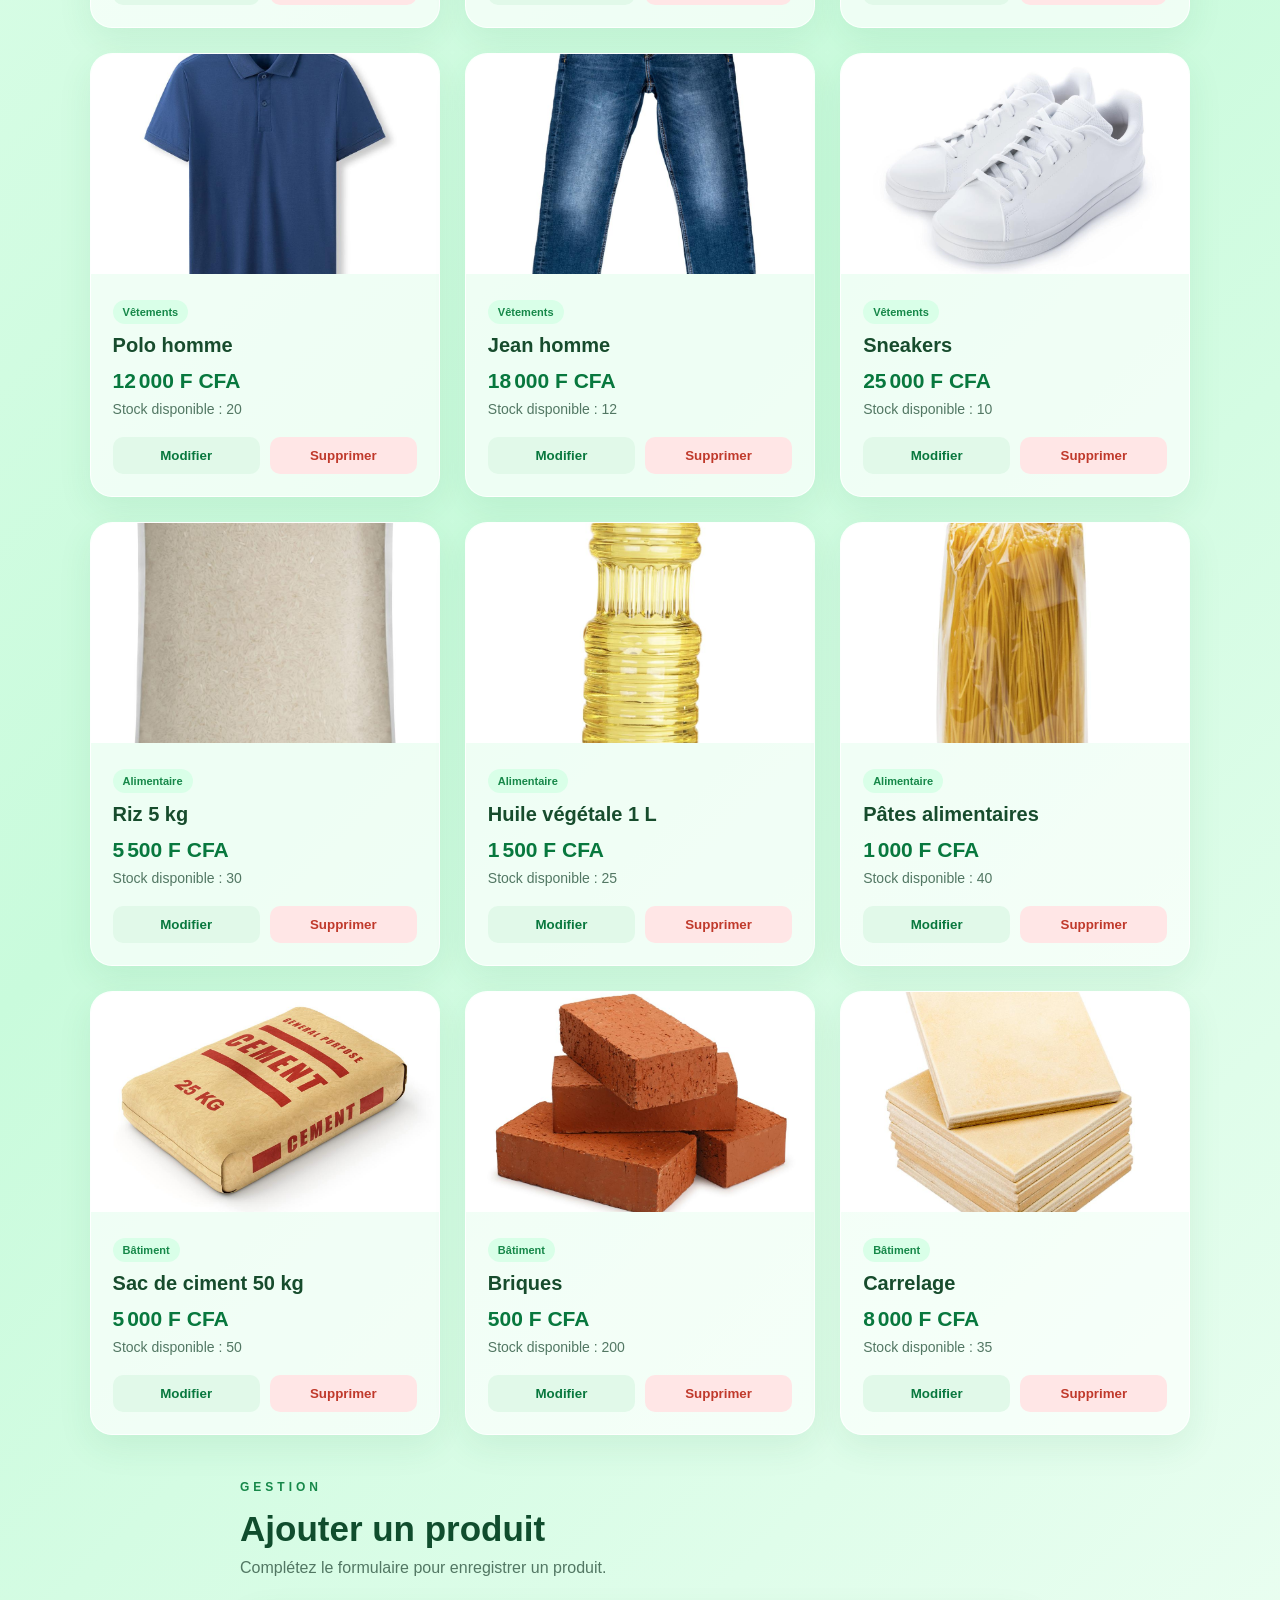
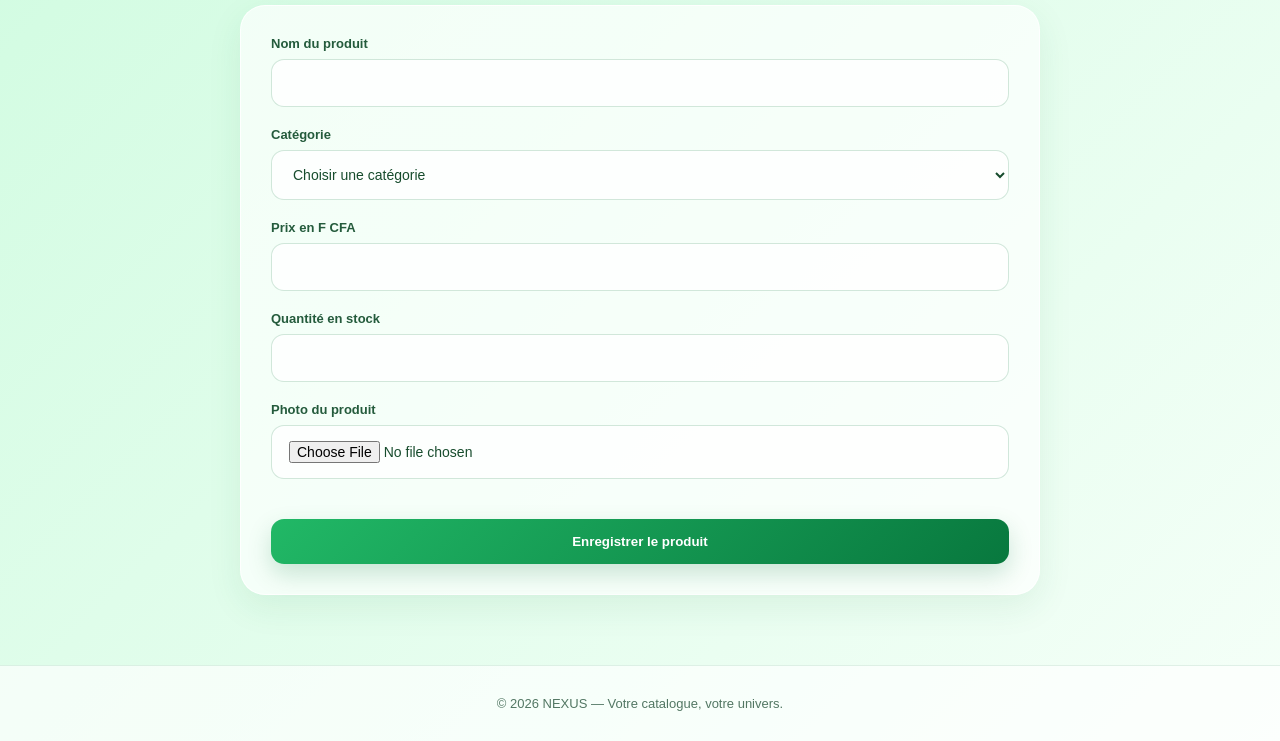
==== commit 28cd480f: "modification branche principale" ====
--- a/index.html
+++ b/index.html
@@ -33,7 +33,7 @@
         <div class="hero-content">
             <p class="sur-titre">NEXUS COLLECTION</p>
             <h1>Votre catalogue de premier prix<br>Votre univers.</h1>
-            <h4>version de la branche</h4>
+            <h4>version principale</h4>
 
             <p>
                 Découvrez, gérez et organisez facilement
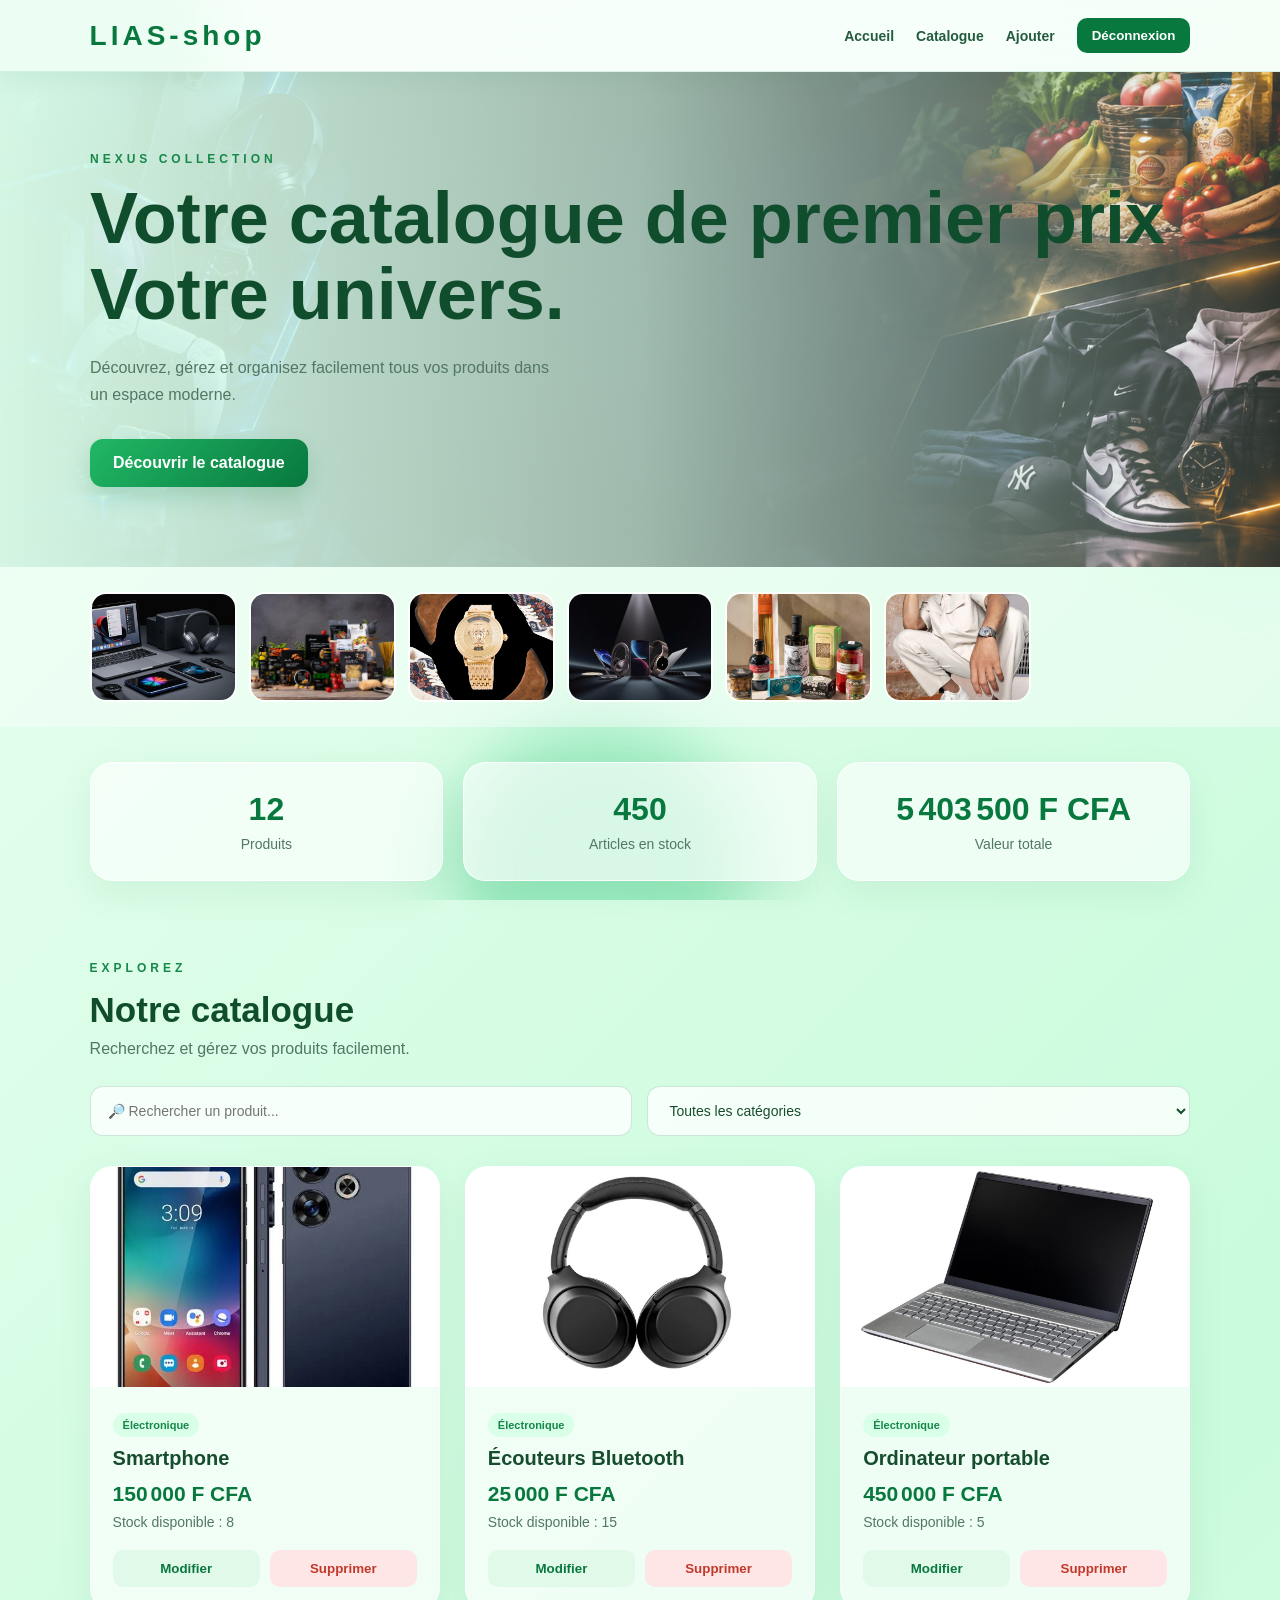
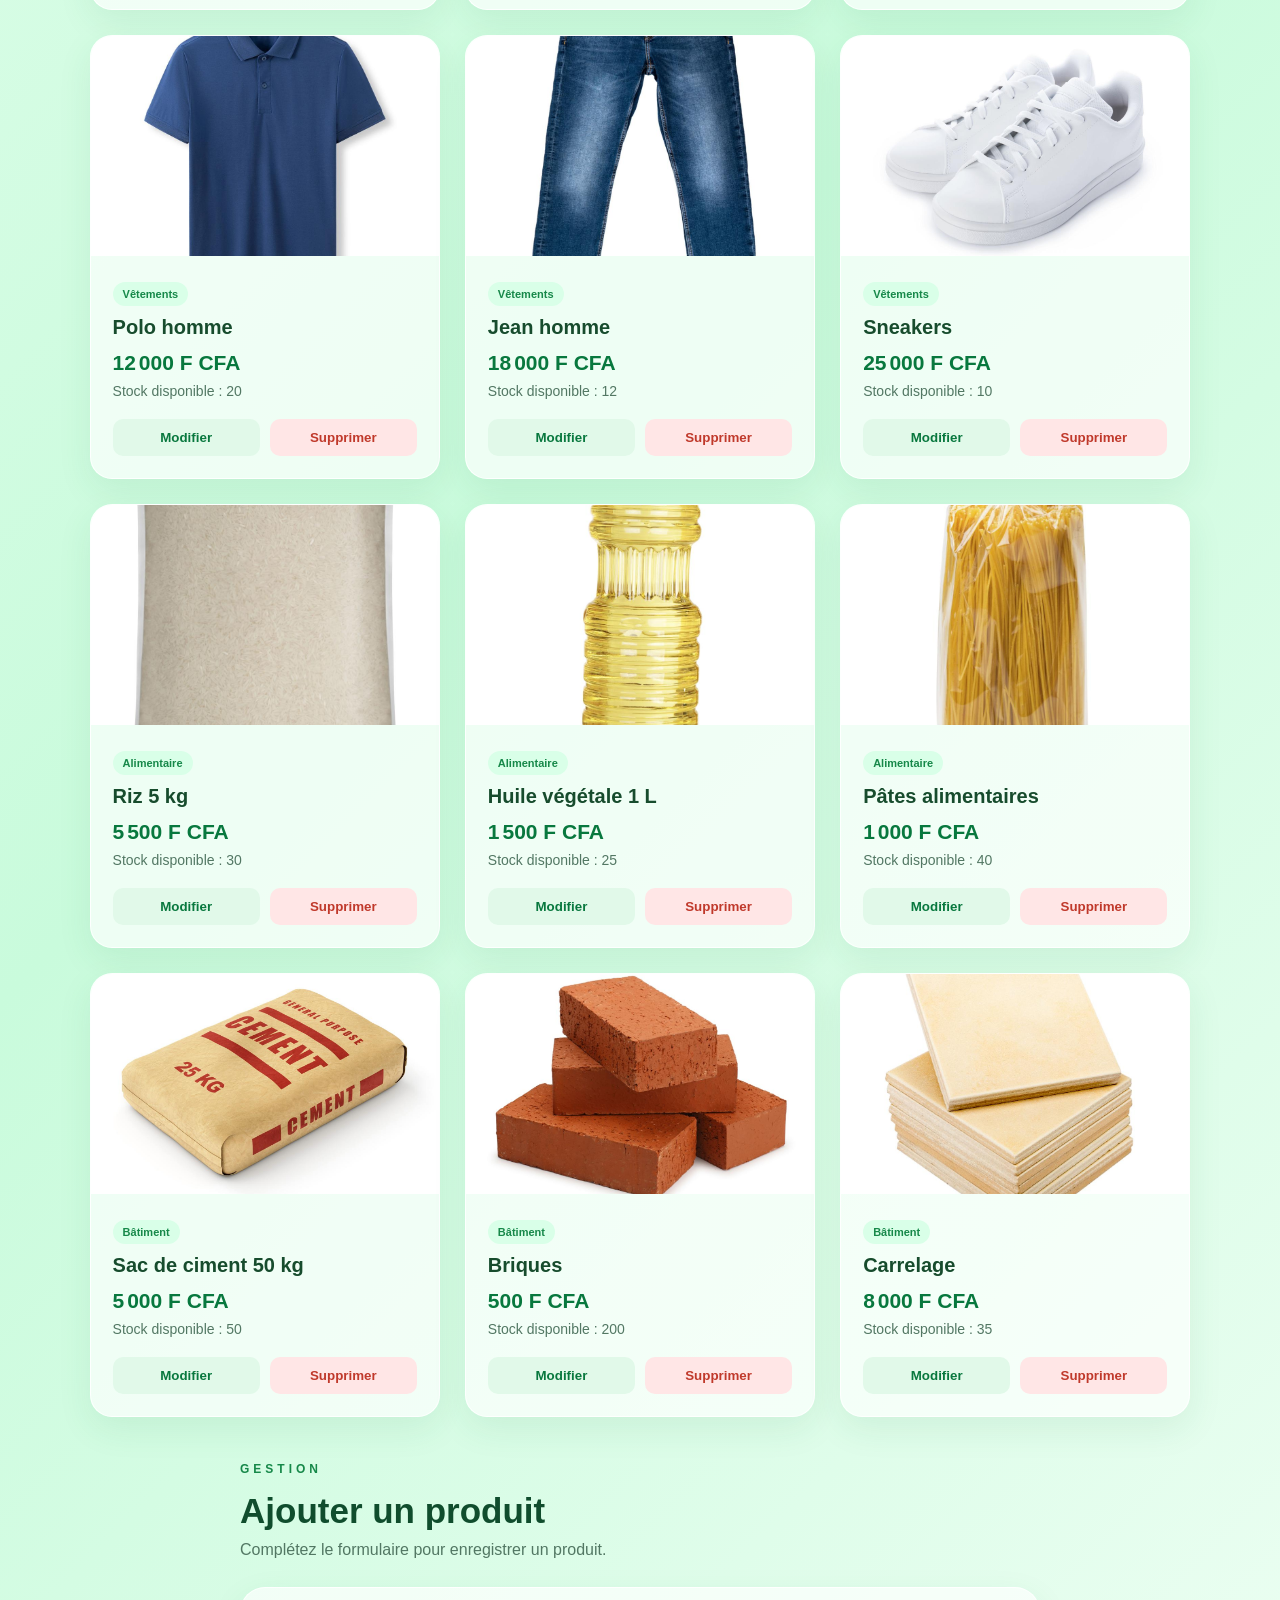
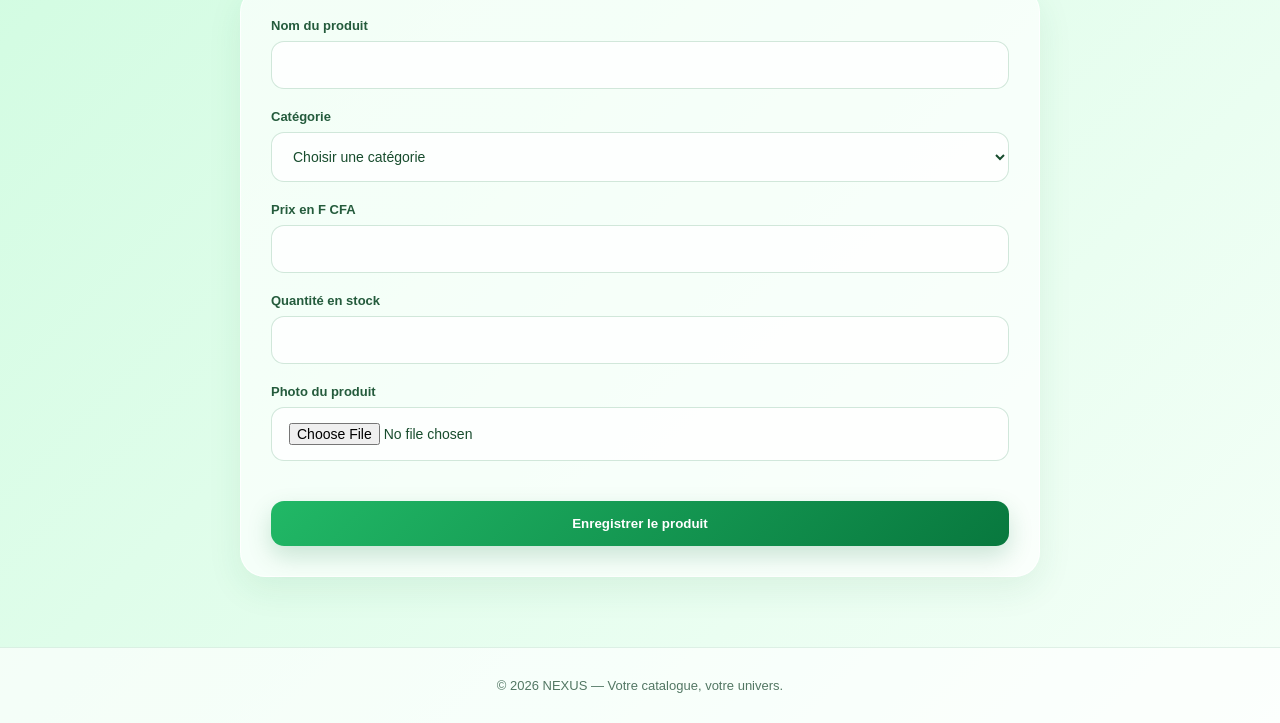
==== commit b4b31354: "resolution du conflit" ====
--- a/index.html
+++ b/index.html
@@ -33,7 +33,6 @@
         <div class="hero-content">
             <p class="sur-titre">NEXUS COLLECTION</p>
             <h1>Votre catalogue de premier prix<br>Votre univers.</h1>
-            <h4>version principale</h4>
 
             <p>
                 Découvrez, gérez et organisez facilement
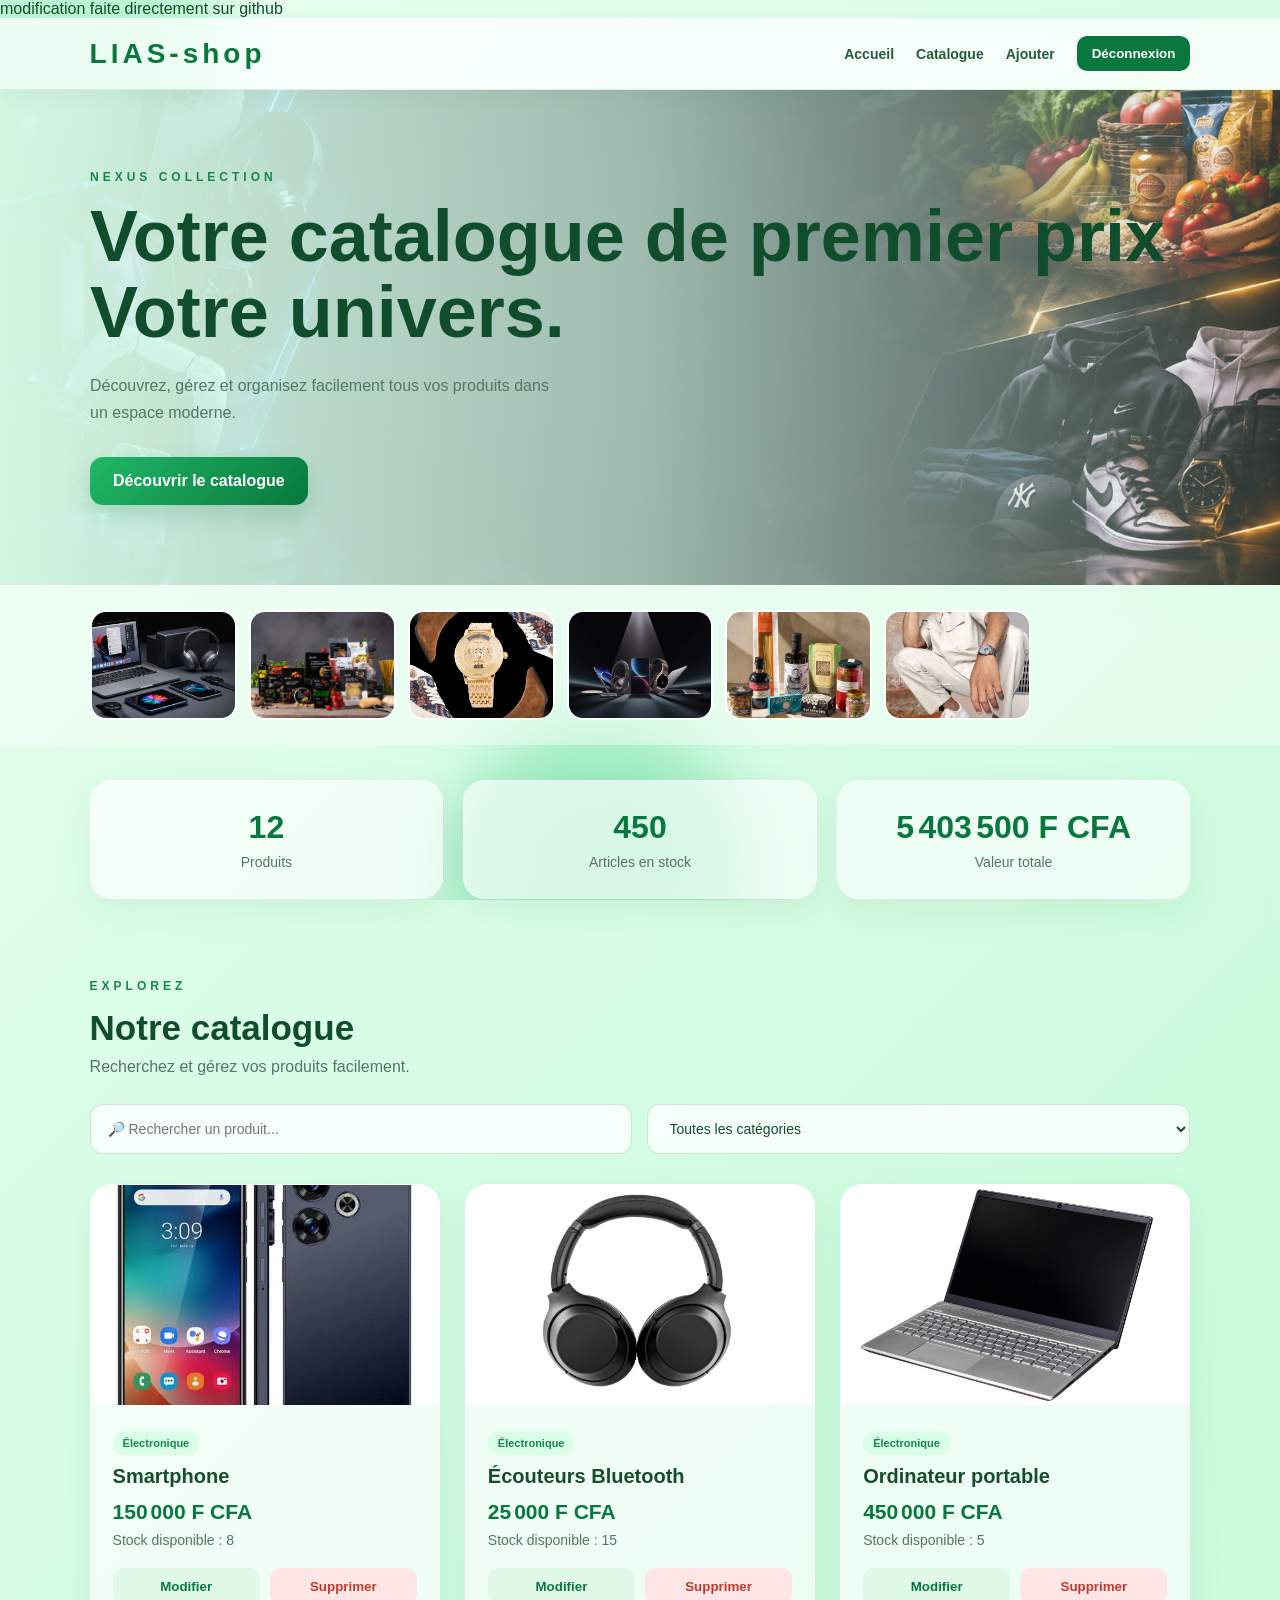
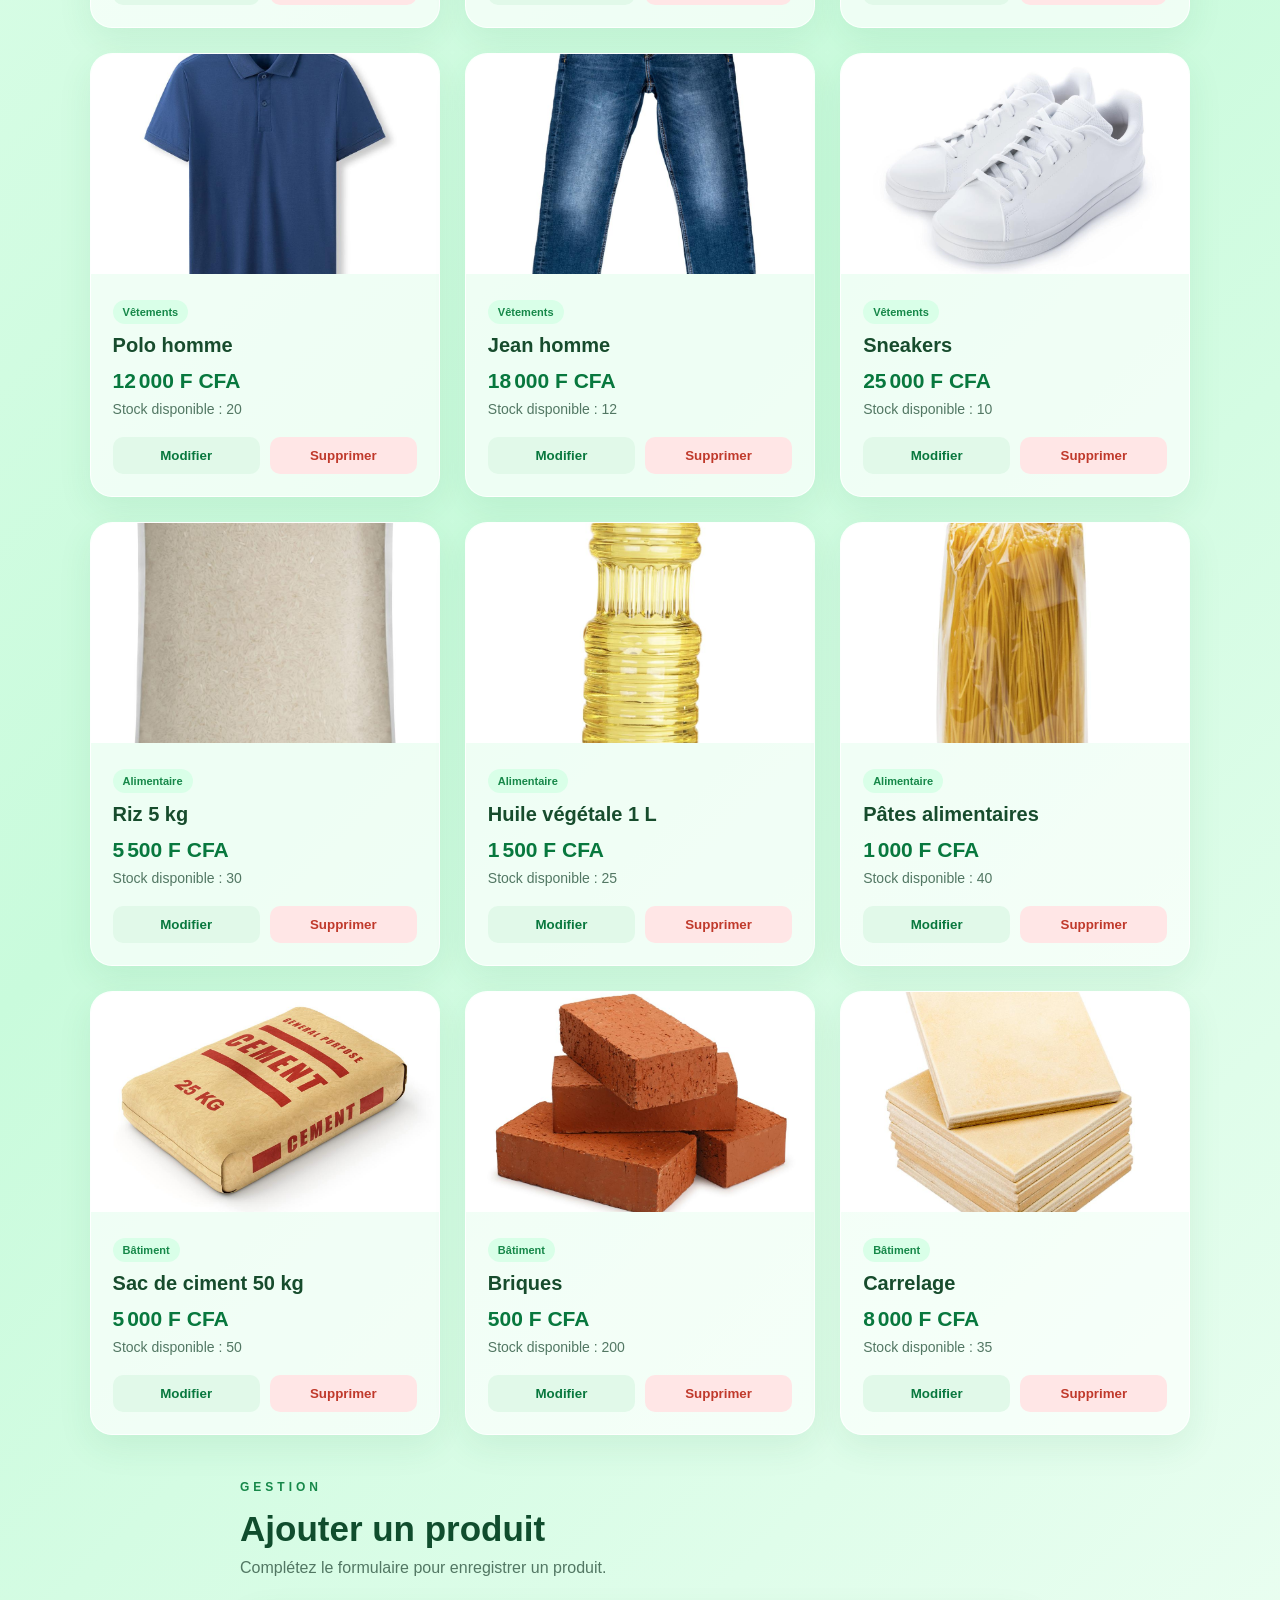
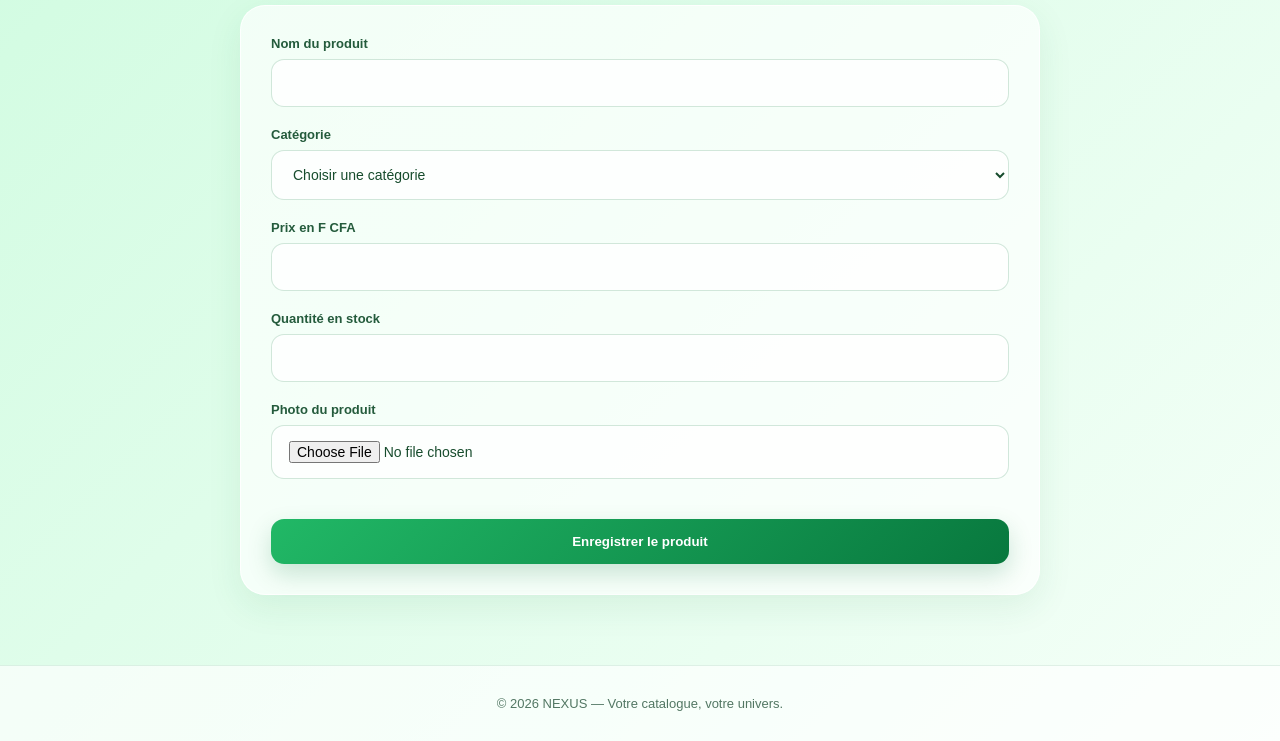
==== commit 64d3a942: "Add modification notice in index.html" ====
--- a/index.html
+++ b/index.html
@@ -7,7 +7,7 @@
     <link rel="stylesheet" href="style.css">
 </head>
 <body>
-
+<p>modification faite directement sur github</p>
     <div class="fond">
         <div class="orb orb1"></div>
         <div class="orb orb2"></div>
@@ -152,4 +152,4 @@
 
     <script src="script.js"></script>
 </body>
-</html>+</html>
